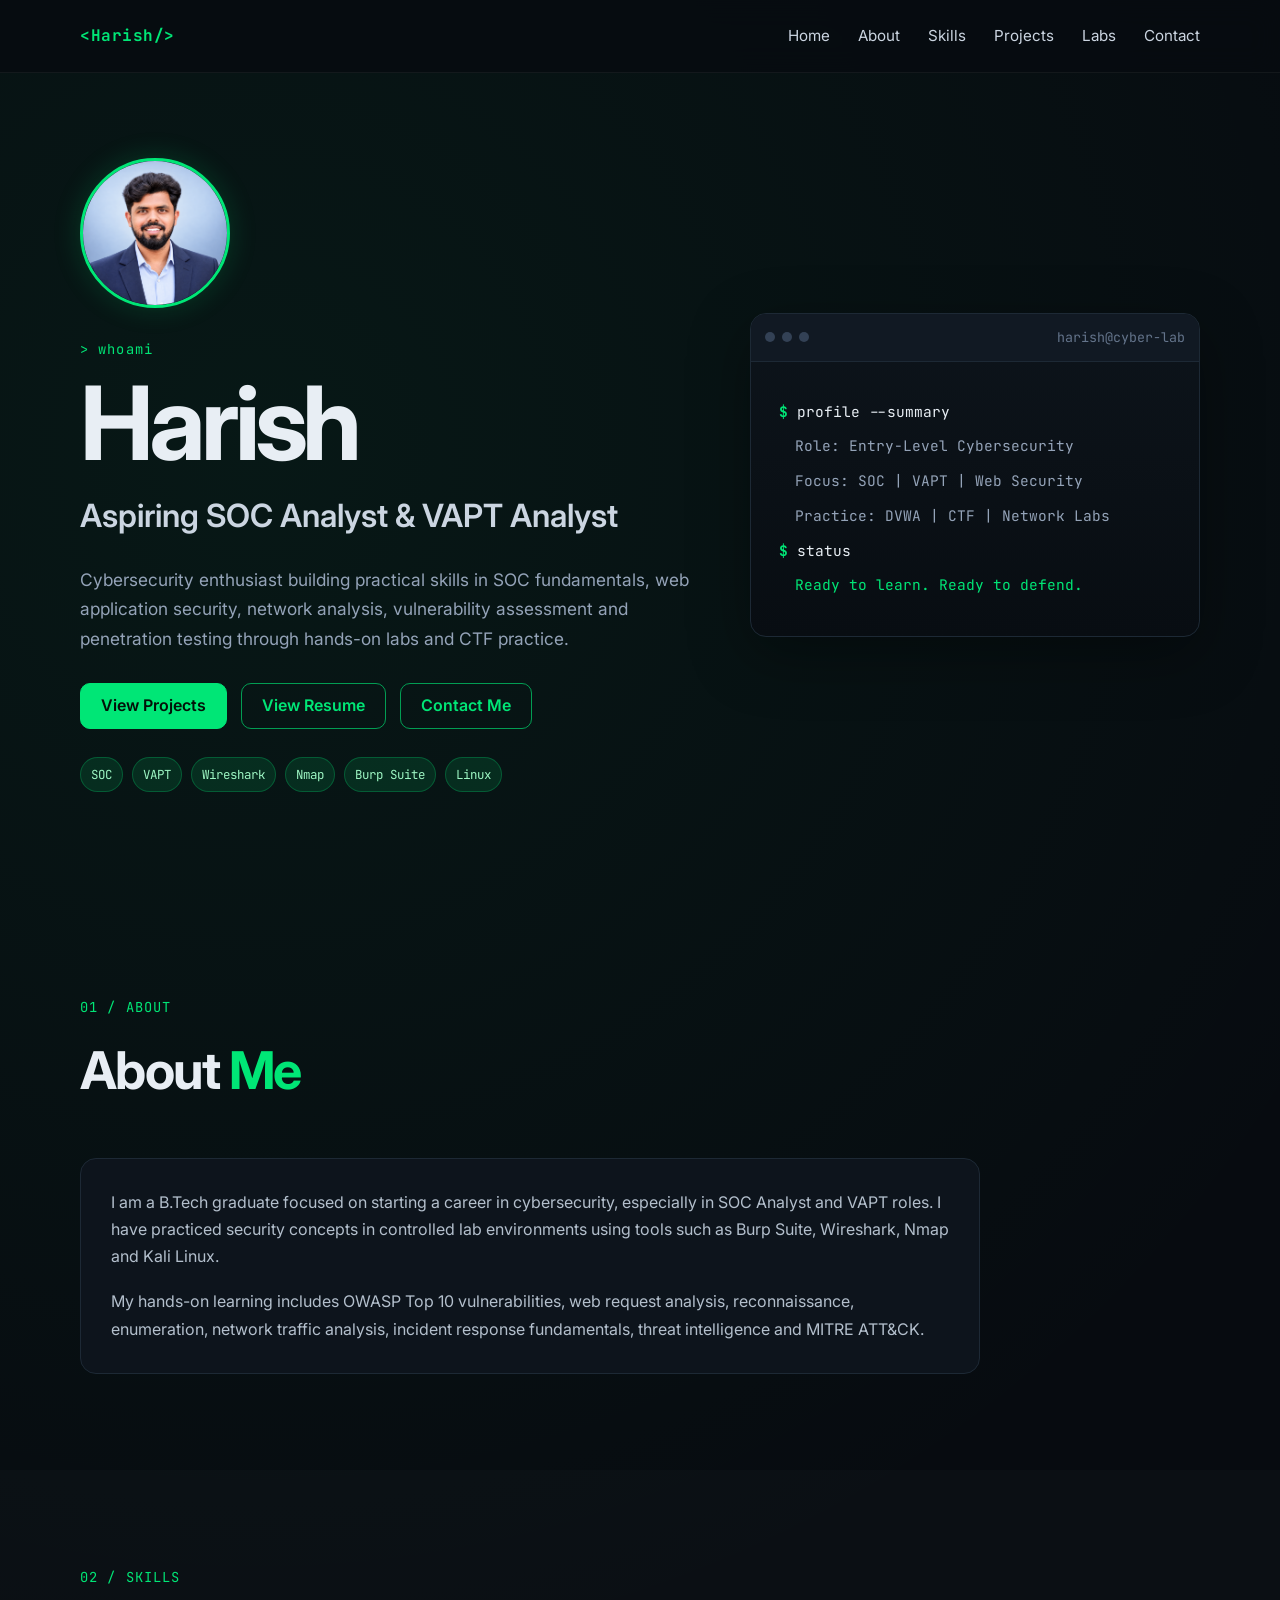
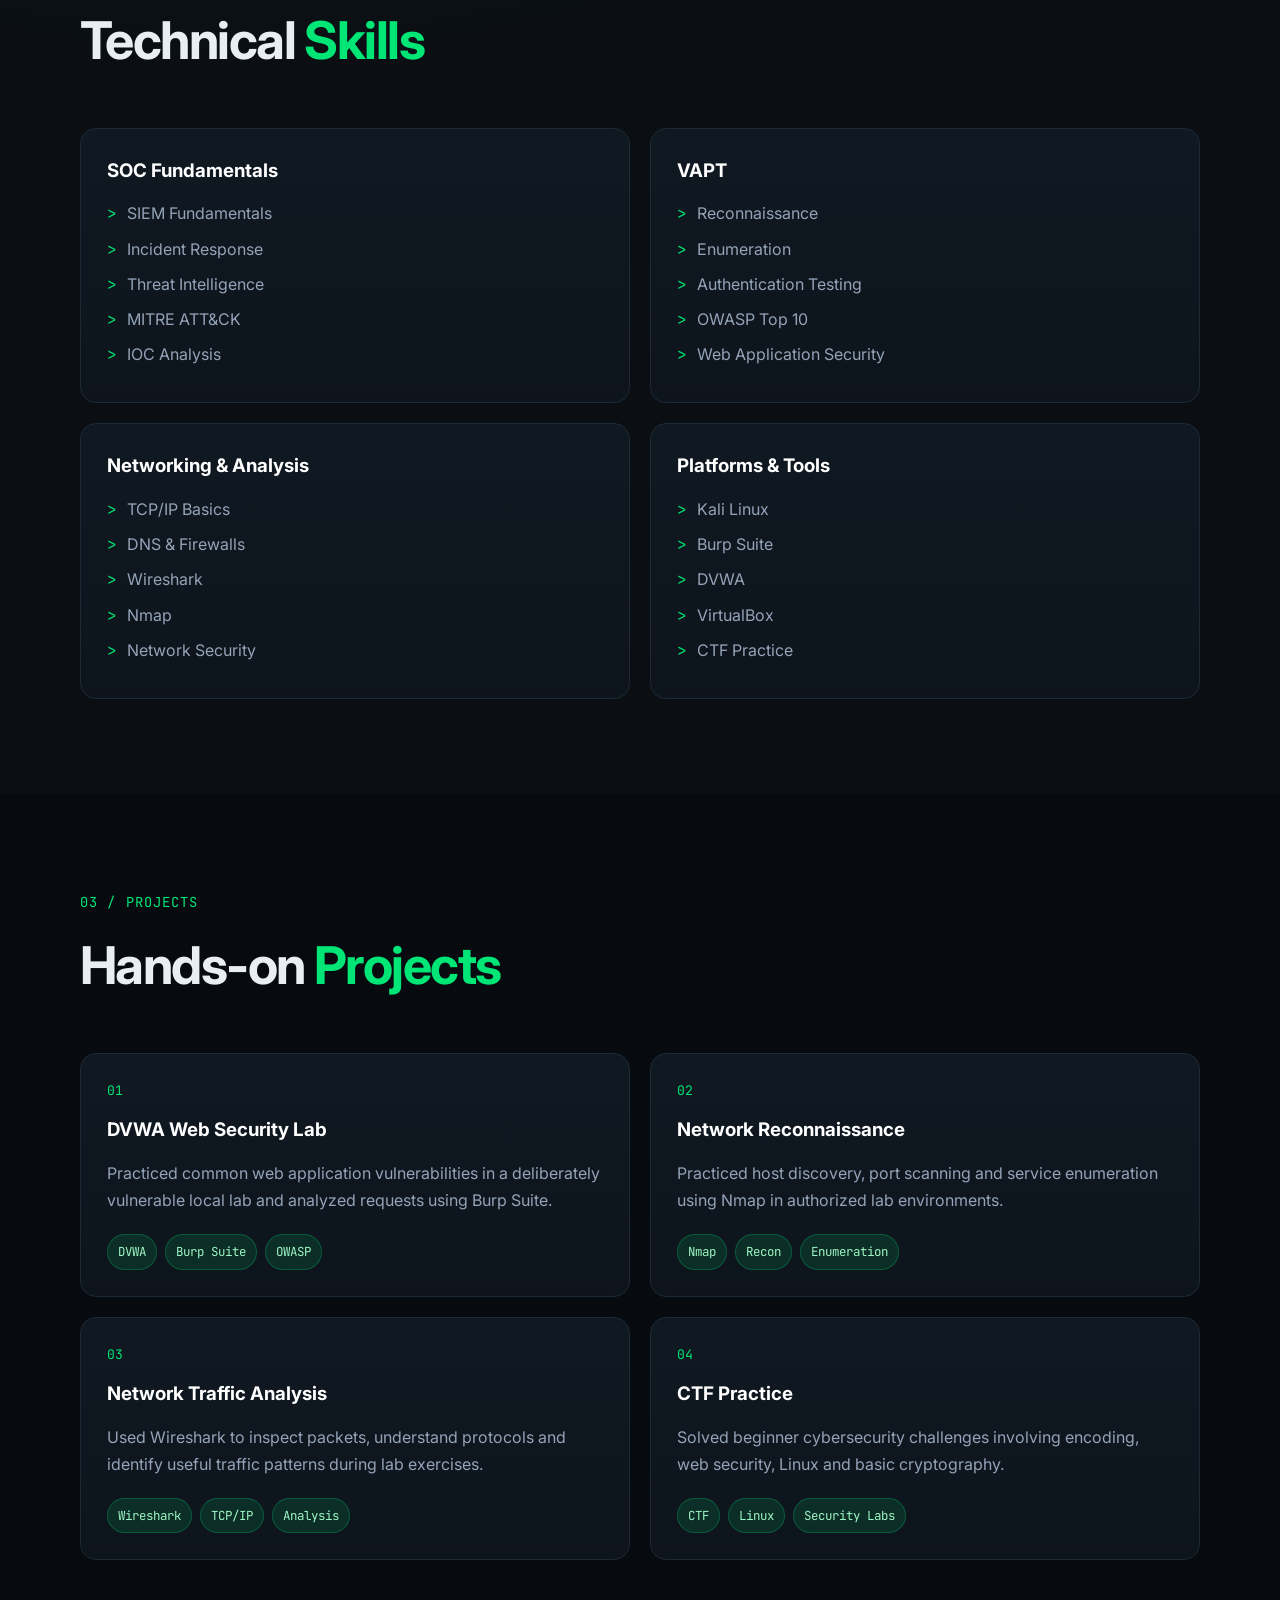
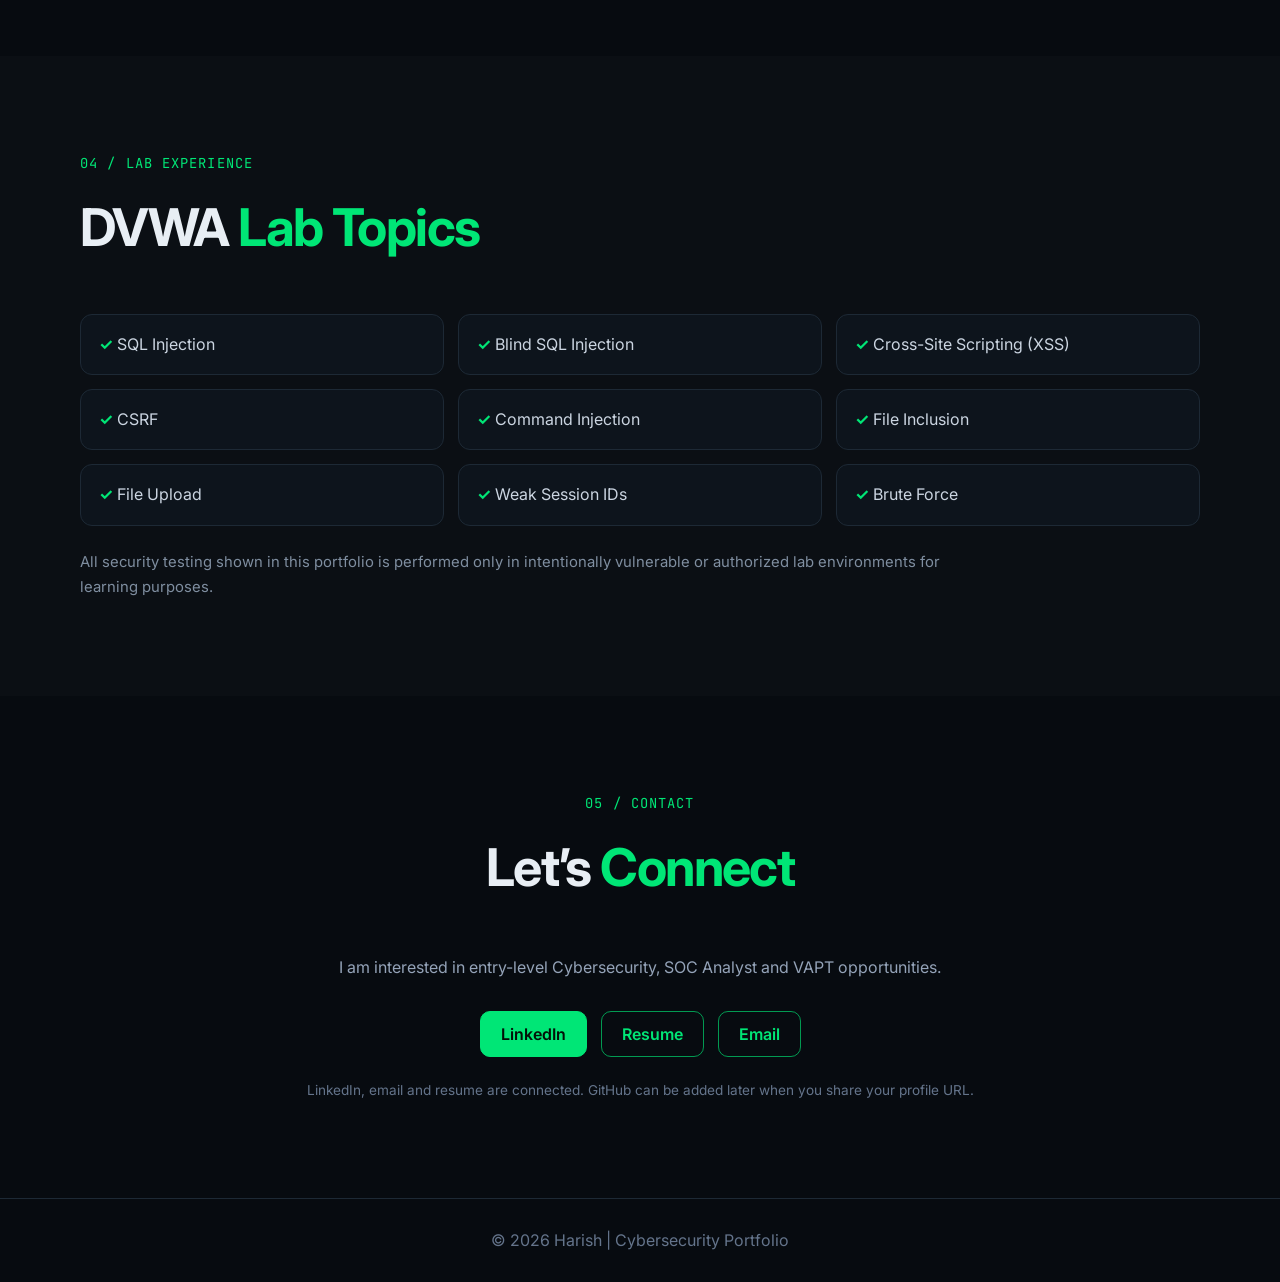
==== index.html @ c2d5af6c "add cybersecurity portfolio" ====
<!DOCTYPE html>
<html lang="en">
<head>
  <meta charset="UTF-8" />
  <meta name="viewport" content="width=device-width, initial-scale=1.0" />
  <meta name="description" content="Harish Cybersecurity Portfolio - Aspiring SOC Analyst and VAPT Analyst" />
  <title>Harish | Cybersecurity Portfolio</title>
  <link rel="stylesheet" href="style.css" />
</head>
<body>
  <header class="site-header">
    <nav class="navbar container">
      <a href="#home" class="logo">&lt;Harish/&gt;</a>
      <button class="menu-toggle" id="menuToggle" aria-label="Toggle navigation">☰</button>
      <ul class="nav-links" id="navLinks">
        <li><a href="#home">Home</a></li>
        <li><a href="#about">About</a></li>
        <li><a href="#skills">Skills</a></li>
        <li><a href="#projects">Projects</a></li>
        <li><a href="#labs">Labs</a></li>
        <li><a href="#contact">Contact</a></li>
      </ul>
    </nav>
  </header>

  <main>
    <section class="hero" id="home">
      <div class="hero-grid container">
        <div class="hero-copy">
          <div class="profile-wrap"><img src="profile.png" alt="Harish profile photo" class="profile-photo"></div>
          <p class="eyebrow">&gt; whoami</p>
          <h1>Harish</h1>
          <h2>Aspiring SOC Analyst & VAPT Analyst</h2>
          <p class="hero-text">
            Cybersecurity enthusiast building practical skills in SOC fundamentals,
            web application security, network analysis, vulnerability assessment and
            penetration testing through hands-on labs and CTF practice.
          </p>
          <div class="hero-actions">
            <a href="#projects" class="btn btn-primary">View Projects</a>
            <a href="resume.pdf" class="btn" target="_blank" rel="noopener">View Resume</a>
            <a href="#contact" class="btn">Contact Me</a>
          </div>

          <div class="quick-tags" aria-label="Core skills">
            <span>SOC</span><span>VAPT</span><span>Wireshark</span>
            <span>Nmap</span><span>Burp Suite</span><span>Linux</span>
          </div>
        </div>

        <div class="terminal-card">
          <div class="terminal-top">
            <span></span><span></span><span></span>
            <small>harish@cyber-lab</small>
          </div>
          <div class="terminal-body">
            <p><b>$</b> profile --summary</p>
            <p class="terminal-output">Role: Entry-Level Cybersecurity</p>
            <p class="terminal-output">Focus: SOC | VAPT | Web Security</p>
            <p class="terminal-output">Practice: DVWA | CTF | Network Labs</p>
            <p><b>$</b> status</p>
            <p class="terminal-success">Ready to learn. Ready to defend.</p>
          </div>
        </div>
      </div>
    </section>

    <section id="about" class="section">
      <div class="container">
        <p class="section-kicker">01 / ABOUT</p>
        <h2 class="section-title">About <span>Me</span></h2>
        <div class="about-card">
          <p>
            I am a B.Tech graduate focused on starting a career in cybersecurity,
            especially in SOC Analyst and VAPT roles. I have practiced security
            concepts in controlled lab environments using tools such as Burp Suite,
            Wireshark, Nmap and Kali Linux.
          </p>
          <p>
            My hands-on learning includes OWASP Top 10 vulnerabilities, web request
            analysis, reconnaissance, enumeration, network traffic analysis,
            incident response fundamentals, threat intelligence and MITRE ATT&CK.
          </p>
        </div>
      </div>
    </section>

    <section id="skills" class="section section-alt">
      <div class="container">
        <p class="section-kicker">02 / SKILLS</p>
        <h2 class="section-title">Technical <span>Skills</span></h2>

        <div class="card-grid">
          <article class="skill-card">
            <h3>SOC Fundamentals</h3>
            <ul>
              <li>SIEM Fundamentals</li>
              <li>Incident Response</li>
              <li>Threat Intelligence</li>
              <li>MITRE ATT&CK</li>
              <li>IOC Analysis</li>
            </ul>
          </article>

          <article class="skill-card">
            <h3>VAPT</h3>
            <ul>
              <li>Reconnaissance</li>
              <li>Enumeration</li>
              <li>Authentication Testing</li>
              <li>OWASP Top 10</li>
              <li>Web Application Security</li>
            </ul>
          </article>

          <article class="skill-card">
            <h3>Networking & Analysis</h3>
            <ul>
              <li>TCP/IP Basics</li>
              <li>DNS & Firewalls</li>
              <li>Wireshark</li>
              <li>Nmap</li>
              <li>Network Security</li>
            </ul>
          </article>

          <article class="skill-card">
            <h3>Platforms & Tools</h3>
            <ul>
              <li>Kali Linux</li>
              <li>Burp Suite</li>
              <li>DVWA</li>
              <li>VirtualBox</li>
              <li>CTF Practice</li>
            </ul>
          </article>
        </div>
      </div>
    </section>

    <section id="projects" class="section">
      <div class="container">
        <p class="section-kicker">03 / PROJECTS</p>
        <h2 class="section-title">Hands-on <span>Projects</span></h2>

        <div class="project-grid">
          <article class="project-card">
            <div class="project-number">01</div>
            <h3>DVWA Web Security Lab</h3>
            <p>
              Practiced common web application vulnerabilities in a deliberately
              vulnerable local lab and analyzed requests using Burp Suite.
            </p>
            <div class="chips">
              <span>DVWA</span><span>Burp Suite</span><span>OWASP</span>
            </div>
          </article>

          <article class="project-card">
            <div class="project-number">02</div>
            <h3>Network Reconnaissance</h3>
            <p>
              Practiced host discovery, port scanning and service enumeration using
              Nmap in authorized lab environments.
            </p>
            <div class="chips">
              <span>Nmap</span><span>Recon</span><span>Enumeration</span>
            </div>
          </article>

          <article class="project-card">
            <div class="project-number">03</div>
            <h3>Network Traffic Analysis</h3>
            <p>
              Used Wireshark to inspect packets, understand protocols and identify
              useful traffic patterns during lab exercises.
            </p>
            <div class="chips">
              <span>Wireshark</span><span>TCP/IP</span><span>Analysis</span>
            </div>
          </article>

          <article class="project-card">
            <div class="project-number">04</div>
            <h3>CTF Practice</h3>
            <p>
              Solved beginner cybersecurity challenges involving encoding, web
              security, Linux and basic cryptography.
            </p>
            <div class="chips">
              <span>CTF</span><span>Linux</span><span>Security Labs</span>
            </div>
          </article>
        </div>
      </div>
    </section>

    <section id="labs" class="section section-alt">
      <div class="container">
        <p class="section-kicker">04 / LAB EXPERIENCE</p>
        <h2 class="section-title">DVWA <span>Lab Topics</span></h2>

        <div class="lab-list">
          <div>SQL Injection</div>
          <div>Blind SQL Injection</div>
          <div>Cross-Site Scripting (XSS)</div>
          <div>CSRF</div>
          <div>Command Injection</div>
          <div>File Inclusion</div>
          <div>File Upload</div>
          <div>Weak Session IDs</div>
          <div>Brute Force</div>
        </div>

        <p class="lab-note">
          All security testing shown in this portfolio is performed only in
          intentionally vulnerable or authorized lab environments for learning purposes.
        </p>
      </div>
    </section>

    <section id="contact" class="section">
      <div class="container contact-wrap">
        <p class="section-kicker">05 / CONTACT</p>
        <h2 class="section-title">Let’s <span>Connect</span></h2>
        <p class="contact-text">
          I am interested in entry-level Cybersecurity, SOC Analyst and VAPT opportunities.
        </p>

        <div class="contact-actions">
          <a class="btn btn-primary" href="https://www.linkedin.com/in/harish-mamidisetty-918275190/" target="_blank" rel="noopener">LinkedIn</a>
          <a class="btn" href="resume.pdf" target="_blank" rel="noopener">Resume</a>
          <a class="btn" href="mailto:harishsetty2000@gmail.com">Email</a>
        </div>

        <p class="edit-note">LinkedIn, email and resume are connected. GitHub can be added later when you share your profile URL.</p>
      </div>
    </section>
  </main>

  <footer>
    <div class="container">
      <p>© 2026 Harish | Cybersecurity Portfolio</p>
    </div>
  </footer>

  <script src="script.js"></script>
</body>
</html>
---- style.css ----
@import url('https://fonts.googleapis.com/css2?family=Inter:wght@400;500;600;700;800&family=JetBrains+Mono:wght@400;600&display=swap');

:root{
  --bg:#070b10;
  --bg-soft:#0b1118;
  --panel:#101821;
  --panel-2:#0d141c;
  --text:#e8eef4;
  --muted:#94a3b8;
  --accent:#00e676;
  --accent-soft:rgba(0,230,118,.12);
  --line:#1d2935;
  --shadow:0 18px 60px rgba(0,0,0,.35);
}

*{margin:0;padding:0;box-sizing:border-box}
html{scroll-behavior:smooth}
body{
  font-family:Inter,system-ui,-apple-system,BlinkMacSystemFont,"Segoe UI",sans-serif;
  background:
    radial-gradient(circle at 20% 10%, rgba(0,230,118,.06), transparent 30%),
    var(--bg);
  color:var(--text);
  line-height:1.7;
}
a{color:inherit}
.container{width:min(1120px,92%);margin:auto}

.site-header{
  position:fixed;
  inset:0 0 auto 0;
  z-index:1000;
  background:rgba(7,11,16,.82);
  backdrop-filter:blur(14px);
  border-bottom:1px solid rgba(255,255,255,.05);
}
.navbar{
  min-height:72px;
  display:flex;
  align-items:center;
  justify-content:space-between;
  gap:24px;
}
.logo{
  text-decoration:none;
  color:var(--accent);
  font-family:"JetBrains Mono",monospace;
  font-weight:700;
  letter-spacing:.5px;
}
.nav-links{
  list-style:none;
  display:flex;
  align-items:center;
  gap:28px;
}
.nav-links a{
  text-decoration:none;
  color:#cbd5e1;
  font-size:.95rem;
  transition:.25s ease;
}
.nav-links a:hover{color:var(--accent)}
.menu-toggle{
  display:none;
  border:1px solid var(--line);
  background:var(--panel);
  color:var(--text);
  border-radius:8px;
  padding:8px 10px;
  font-size:1.2rem;
}

.hero{
  min-height:100vh;
  display:flex;
  align-items:center;
  padding:120px 0 70px;
}
.hero-grid{
  display:grid;
  grid-template-columns:1.15fr .85fr;
  gap:60px;
  align-items:center;
}

.profile-wrap{margin-bottom:22px}
.profile-photo{
  width:150px;
  height:150px;
  object-fit:cover;
  object-position:center top;
  border-radius:50%;
  border:3px solid var(--accent);
  box-shadow:0 0 28px rgba(0,230,118,.18);
  background:var(--panel);
}

.eyebrow,.section-kicker{
  font-family:"JetBrains Mono",monospace;
  color:var(--accent);
  letter-spacing:.08em;
  font-size:.86rem;
}
.hero h1{
  font-size:clamp(3.3rem,8vw,6.5rem);
  line-height:.95;
  margin:14px 0 16px;
  letter-spacing:-.05em;
}
.hero h2{
  color:#cbd5e1;
  font-size:clamp(1.25rem,3vw,2rem);
  font-weight:600;
  margin-bottom:22px;
}
.hero-text{
  max-width:720px;
  color:var(--muted);
  font-size:1.08rem;
}
.hero-actions,.contact-actions{
  display:flex;
  gap:14px;
  flex-wrap:wrap;
  margin-top:30px;
}
.btn{
  display:inline-flex;
  align-items:center;
  justify-content:center;
  min-height:46px;
  padding:0 20px;
  border:1px solid rgba(0,230,118,.65);
  border-radius:10px;
  color:var(--accent);
  text-decoration:none;
  font-weight:600;
  transition:.25s ease;
}
.btn:hover{
  transform:translateY(-2px);
  box-shadow:0 0 24px rgba(0,230,118,.16);
}
.btn-primary{
  background:var(--accent);
  color:#031108;
  border-color:var(--accent);
}
.quick-tags{
  display:flex;
  gap:9px;
  flex-wrap:wrap;
  margin-top:28px;
}
.quick-tags span,.chips span{
  font-family:"JetBrains Mono",monospace;
  font-size:.78rem;
  padding:6px 10px;
  border-radius:999px;
  border:1px solid rgba(0,230,118,.25);
  background:var(--accent-soft);
  color:#9df6c3;
}

.terminal-card{
  background:linear-gradient(180deg,#0d141b,#080d12);
  border:1px solid var(--line);
  border-radius:16px;
  overflow:hidden;
  box-shadow:var(--shadow);
}
.terminal-top{
  display:flex;
  align-items:center;
  gap:7px;
  padding:12px 14px;
  background:#111923;
  border-bottom:1px solid var(--line);
}
.terminal-top span{
  width:10px;height:10px;border-radius:50%;
  background:#334155;
}
.terminal-top small{
  margin-left:auto;
  color:#64748b;
  font-family:"JetBrains Mono",monospace;
}
.terminal-body{
  padding:28px;
  font-family:"JetBrains Mono",monospace;
  font-size:.91rem;
}
.terminal-body p{margin:10px 0}
.terminal-body b{color:var(--accent)}
.terminal-output{color:#94a3b8;padding-left:16px}
.terminal-success{color:var(--accent);padding-left:16px}

.section{padding:96px 0}
.section-alt{background:rgba(255,255,255,.015)}
.section-title{
  font-size:clamp(2rem,5vw,3.25rem);
  margin:8px 0 42px;
  letter-spacing:-.03em;
}
.section-title span{color:var(--accent)}

.about-card{
  max-width:900px;
  background:var(--panel-2);
  border:1px solid var(--line);
  border-radius:16px;
  padding:30px;
}
.about-card p{color:#b3bfcc}
.about-card p+p{margin-top:18px}

.card-grid,.project-grid{
  display:grid;
  grid-template-columns:repeat(2,minmax(0,1fr));
  gap:20px;
}
.skill-card,.project-card{
  background:linear-gradient(180deg,var(--panel),var(--panel-2));
  border:1px solid var(--line);
  border-radius:16px;
  padding:26px;
  transition:.25s ease;
}
.skill-card:hover,.project-card:hover{
  transform:translateY(-5px);
  border-color:rgba(0,230,118,.6);
  box-shadow:0 10px 30px rgba(0,230,118,.07);
}
.skill-card h3,.project-card h3{
  color:#fff;
  margin-bottom:14px;
}
.skill-card ul{list-style:none}
.skill-card li{
  color:var(--muted);
  margin:8px 0;
}
.skill-card li::before{
  content:"> ";
  color:var(--accent);
  font-family:"JetBrains Mono",monospace;
}
.project-number{
  color:var(--accent);
  font-family:"JetBrains Mono",monospace;
  font-size:.82rem;
  margin-bottom:12px;
}
.project-card p{color:var(--muted)}
.chips{display:flex;gap:8px;flex-wrap:wrap;margin-top:20px}

.lab-list{
  display:grid;
  grid-template-columns:repeat(3,minmax(0,1fr));
  gap:14px;
}
.lab-list div{
  padding:16px 18px;
  border:1px solid var(--line);
  background:var(--panel-2);
  border-radius:12px;
  color:#cbd5e1;
}
.lab-list div::before{
  content:"✓ ";
  color:var(--accent);
  font-weight:700;
}
.lab-note{
  margin-top:24px;
  color:#7f8ea0;
  max-width:900px;
  font-size:.93rem;
}

.contact-wrap{text-align:center}
.contact-wrap .section-kicker,.contact-wrap .section-title{ text-align:center}
.contact-text{color:var(--muted)}
.contact-actions{justify-content:center}
.edit-note{
  margin-top:22px;
  color:#64748b;
  font-size:.85rem;
}
code{
  font-family:"JetBrains Mono",monospace;
  color:#b7f7d1;
}

footer{
  padding:28px 0;
  border-top:1px solid var(--line);
  text-align:center;
  color:#64748b;
}

@media (max-width: 860px){
  .hero-grid{grid-template-columns:1fr}
  .terminal-card{max-width:680px}
  .card-grid,.project-grid{grid-template-columns:1fr}
  .lab-list{grid-template-columns:repeat(2,minmax(0,1fr))}
  .menu-toggle{display:block}
  .nav-links{
    position:absolute;
    top:72px;
    right:4%;
    width:min(280px,92vw);
    display:none;
    flex-direction:column;
    align-items:stretch;
    gap:0;
    background:#0b1118;
    border:1px solid var(--line);
    border-radius:12px;
    padding:10px;
    box-shadow:var(--shadow);
  }
  .nav-links.open{display:flex}
  .nav-links a{
    display:block;
    padding:11px 12px;
    border-radius:8px;
  }
  .nav-links a:hover{background:var(--accent-soft)}
}

@media (max-width: 560px){
  .hero{padding-top:105px}
  .hero-actions,.contact-actions{flex-direction:column}
  .btn{width:100%}
  .lab-list{grid-template-columns:1fr}
  .section{padding:74px 0}
}
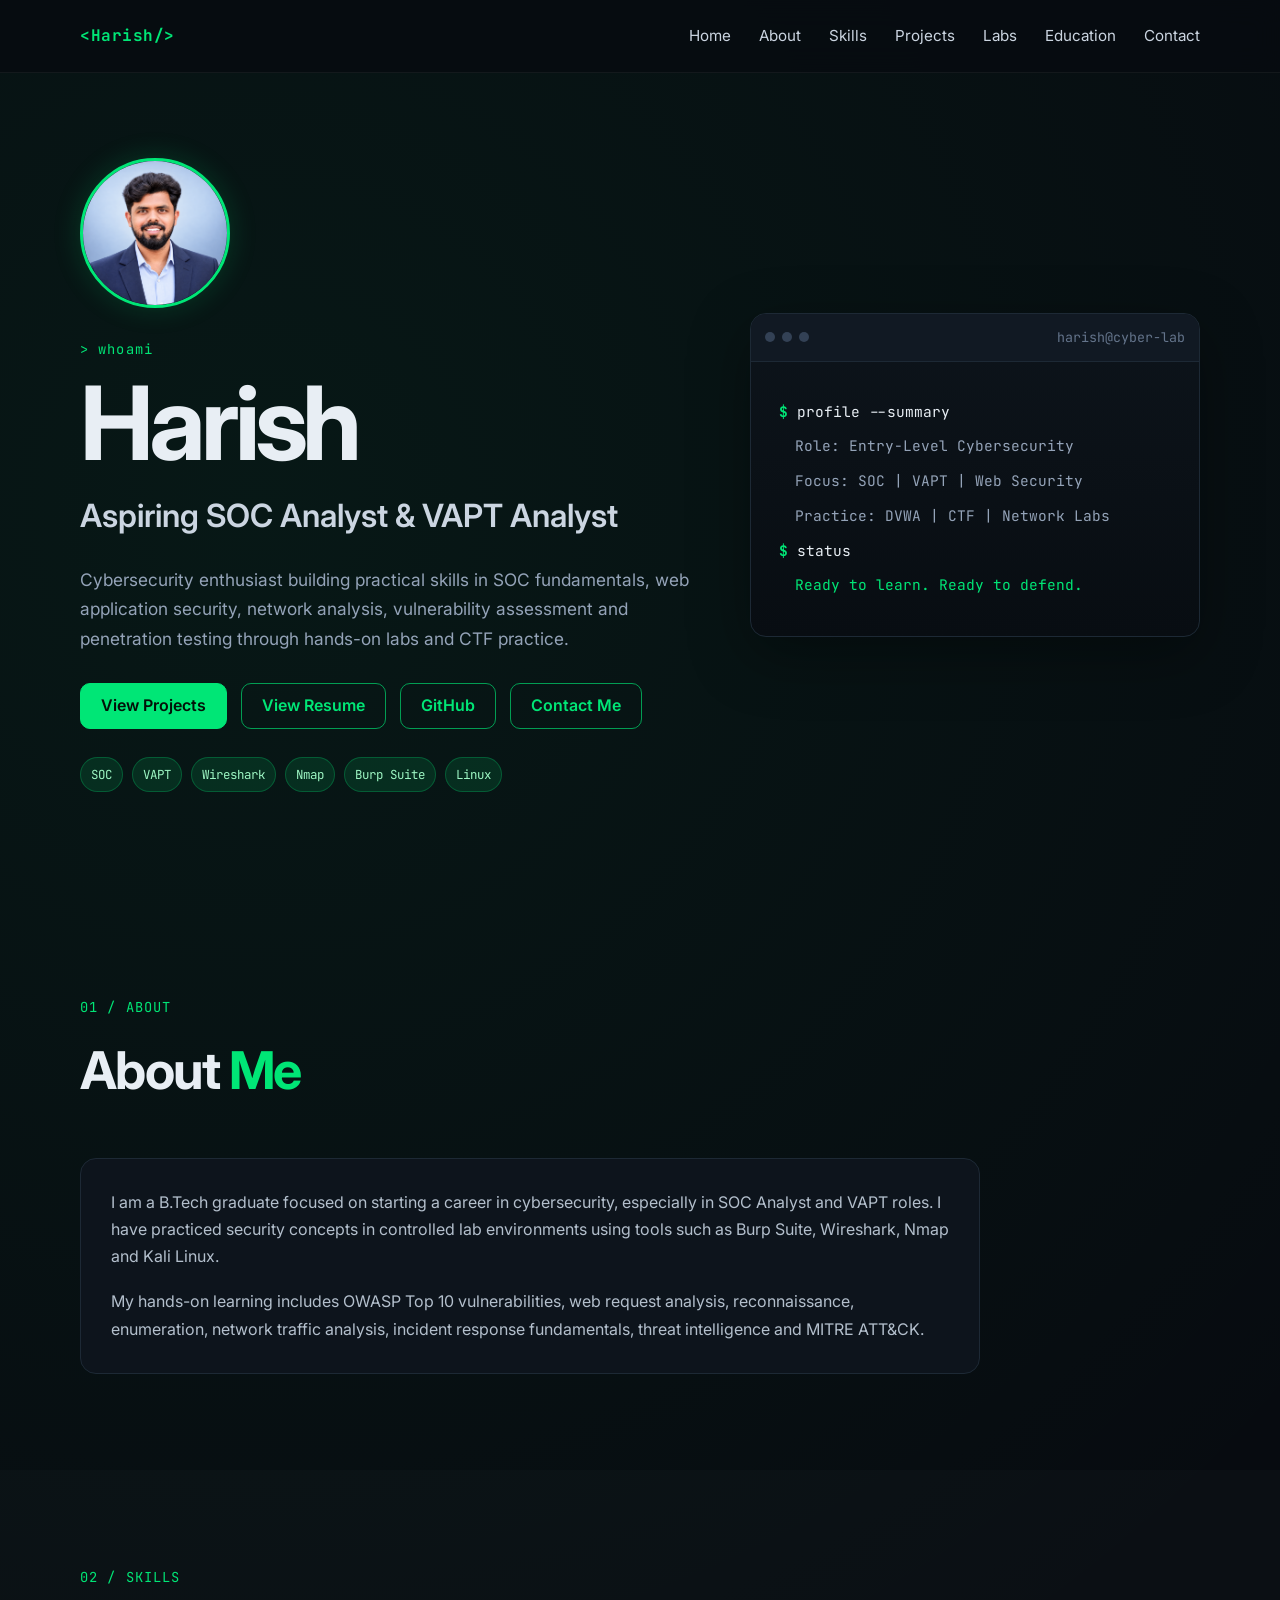
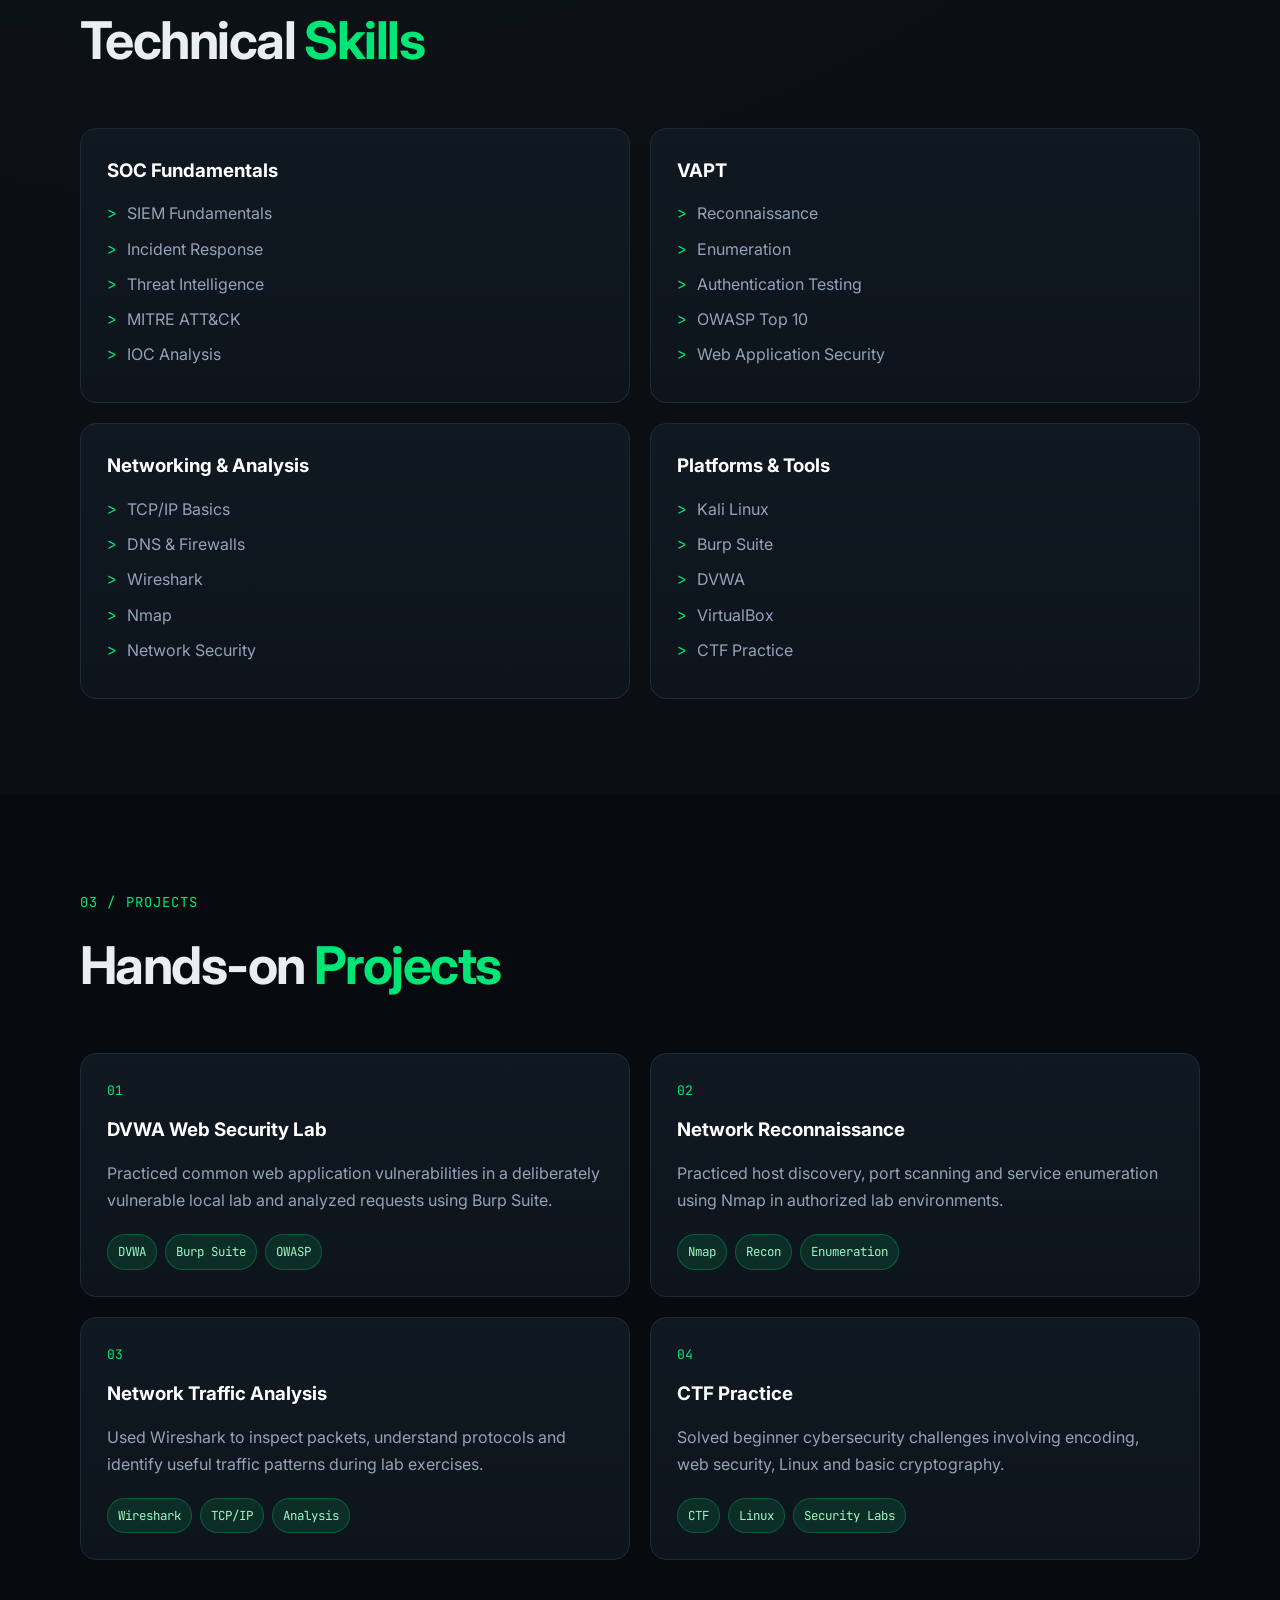
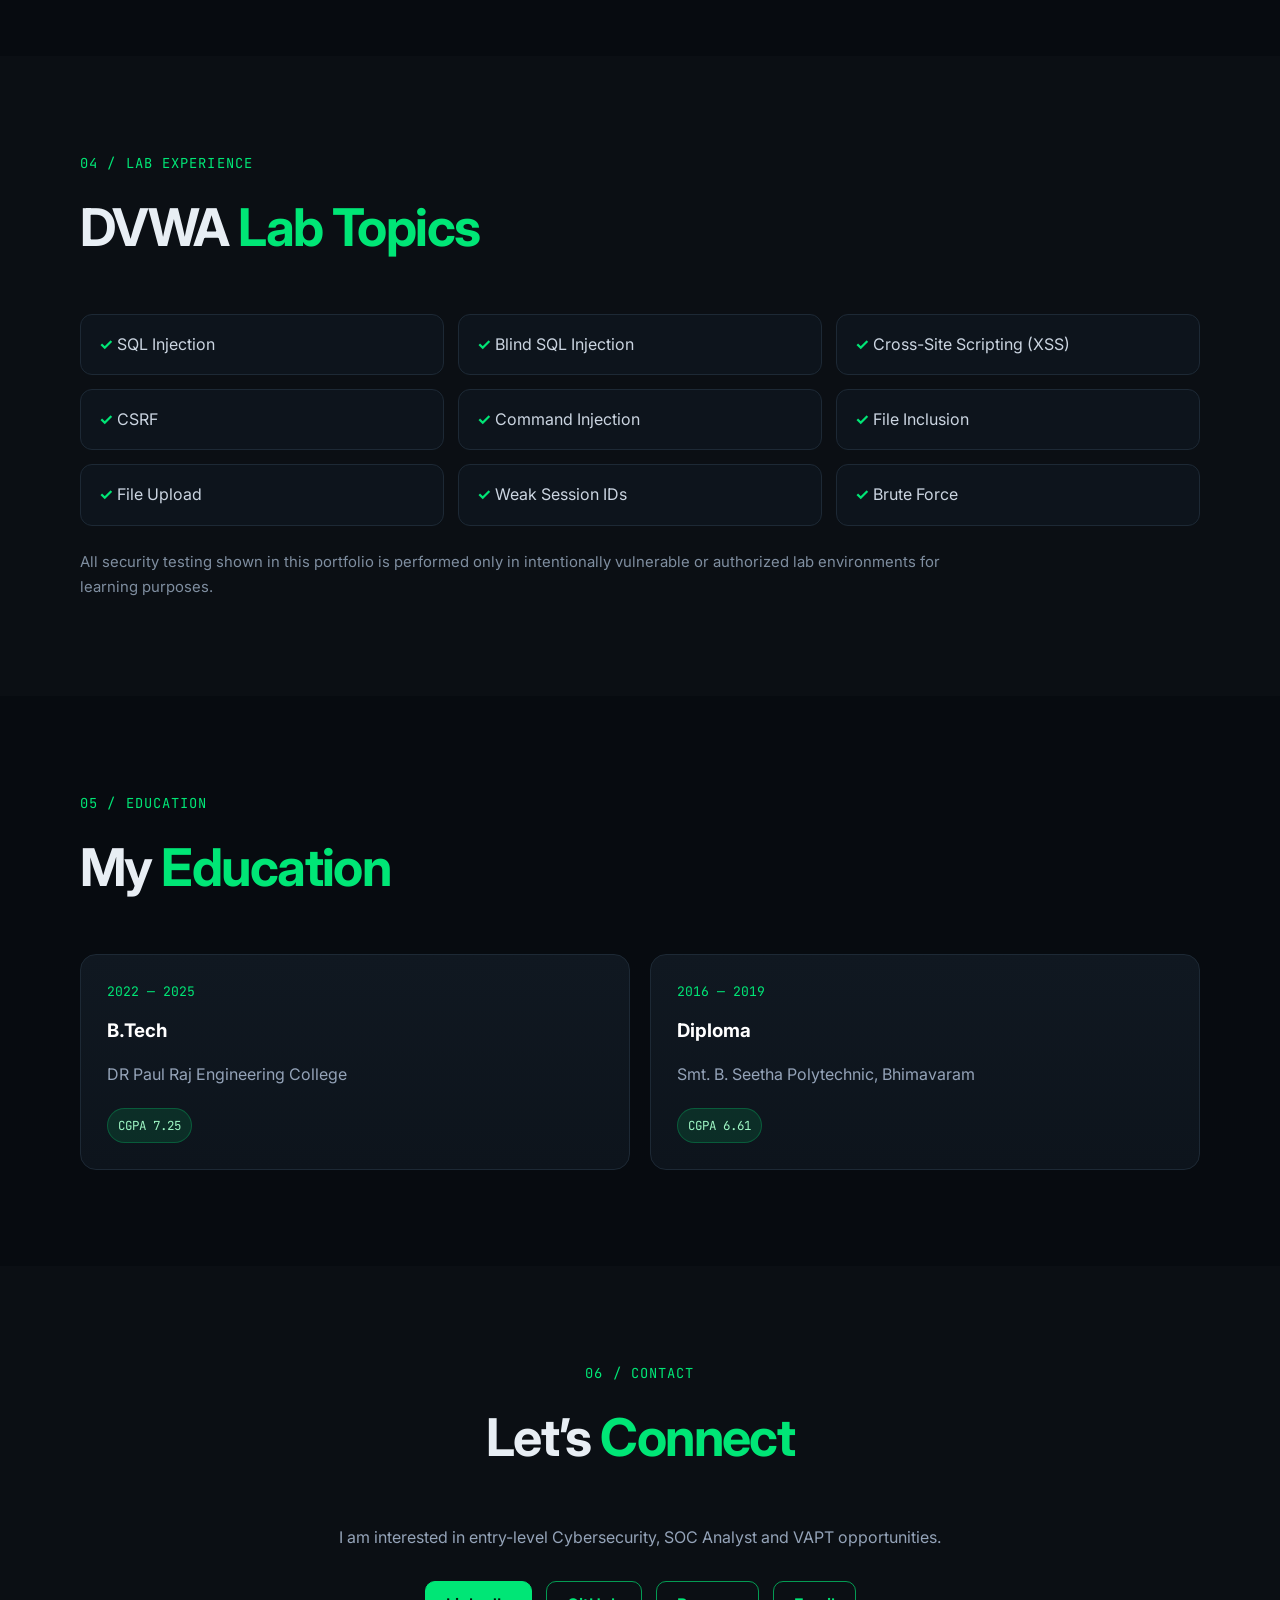
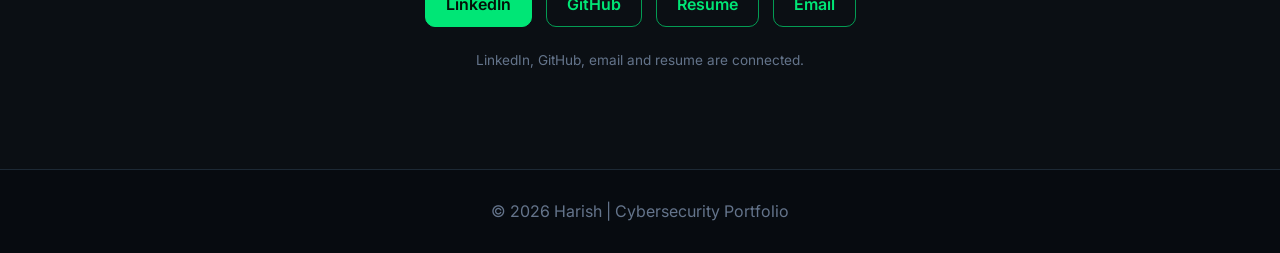
==== commit a2de91ac: "Update index.html" ====
--- a/index.html
+++ b/index.html
@@ -18,6 +18,7 @@
         <li><a href="#skills">Skills</a></li>
         <li><a href="#projects">Projects</a></li>
         <li><a href="#labs">Labs</a></li>
+        <li><a href="#education">Education</a></li>
         <li><a href="#contact">Contact</a></li>
       </ul>
     </nav>
@@ -27,18 +28,24 @@
     <section class="hero" id="home">
       <div class="hero-grid container">
         <div class="hero-copy">
-          <div class="profile-wrap"><img src="profile.png" alt="Harish profile photo" class="profile-photo"></div>
+          <div class="profile-wrap">
+            <img src="profile.png" alt="Harish profile photo" class="profile-photo">
+          </div>
+
           <p class="eyebrow">&gt; whoami</p>
           <h1>Harish</h1>
           <h2>Aspiring SOC Analyst & VAPT Analyst</h2>
+
           <p class="hero-text">
             Cybersecurity enthusiast building practical skills in SOC fundamentals,
             web application security, network analysis, vulnerability assessment and
             penetration testing through hands-on labs and CTF practice.
           </p>
+
           <div class="hero-actions">
             <a href="#projects" class="btn btn-primary">View Projects</a>
             <a href="resume.pdf" class="btn" target="_blank" rel="noopener">View Resume</a>
+            <a href="https://github.com/harish-mamidisetty" class="btn" target="_blank" rel="noopener">GitHub</a>
             <a href="#contact" class="btn">Contact Me</a>
           </div>
 
@@ -53,6 +60,7 @@
             <span></span><span></span><span></span>
             <small>harish@cyber-lab</small>
           </div>
+
           <div class="terminal-body">
             <p><b>$</b> profile --summary</p>
             <p class="terminal-output">Role: Entry-Level Cybersecurity</p>
@@ -69,6 +77,7 @@
       <div class="container">
         <p class="section-kicker">01 / ABOUT</p>
         <h2 class="section-title">About <span>Me</span></h2>
+
         <div class="about-card">
           <p>
             I am a B.Tech graduate focused on starting a career in cybersecurity,
@@ -76,6 +85,7 @@
             concepts in controlled lab environments using tools such as Burp Suite,
             Wireshark, Nmap and Kali Linux.
           </p>
+
           <p>
             My hands-on learning includes OWASP Top 10 vulnerabilities, web request
             analysis, reconnaissance, enumeration, network traffic analysis,
@@ -219,21 +229,48 @@
       </div>
     </section>
 
-    <section id="contact" class="section">
+    <section id="education" class="section">
+      <div class="container">
+        <p class="section-kicker">05 / EDUCATION</p>
+        <h2 class="section-title">My <span>Education</span></h2>
+
+        <div class="project-grid">
+          <article class="project-card">
+            <div class="project-number">2022 — 2025</div>
+            <h3>B.Tech</h3>
+            <p>DR Paul Raj Engineering College</p>
+            <div class="chips"><span>CGPA 7.25</span></div>
+          </article>
+
+          <article class="project-card">
+            <div class="project-number">2016 — 2019</div>
+            <h3>Diploma</h3>
+            <p>Smt. B. Seetha Polytechnic, Bhimavaram</p>
+            <div class="chips"><span>CGPA 6.61</span></div>
+          </article>
+        </div>
+      </div>
+    </section>
+
+    <section id="contact" class="section section-alt">
       <div class="container contact-wrap">
-        <p class="section-kicker">05 / CONTACT</p>
+        <p class="section-kicker">06 / CONTACT</p>
         <h2 class="section-title">Let’s <span>Connect</span></h2>
+
         <p class="contact-text">
           I am interested in entry-level Cybersecurity, SOC Analyst and VAPT opportunities.
         </p>
 
         <div class="contact-actions">
           <a class="btn btn-primary" href="https://www.linkedin.com/in/harish-mamidisetty-918275190/" target="_blank" rel="noopener">LinkedIn</a>
+          <a class="btn" href="https://github.com/harish-mamidisetty" target="_blank" rel="noopener">GitHub</a>
           <a class="btn" href="resume.pdf" target="_blank" rel="noopener">Resume</a>
           <a class="btn" href="mailto:harishsetty2000@gmail.com">Email</a>
         </div>
 
-        <p class="edit-note">LinkedIn, email and resume are connected. GitHub can be added later when you share your profile URL.</p>
+        <p class="edit-note">
+          LinkedIn, GitHub, email and resume are connected.
+        </p>
       </div>
     </section>
   </main>
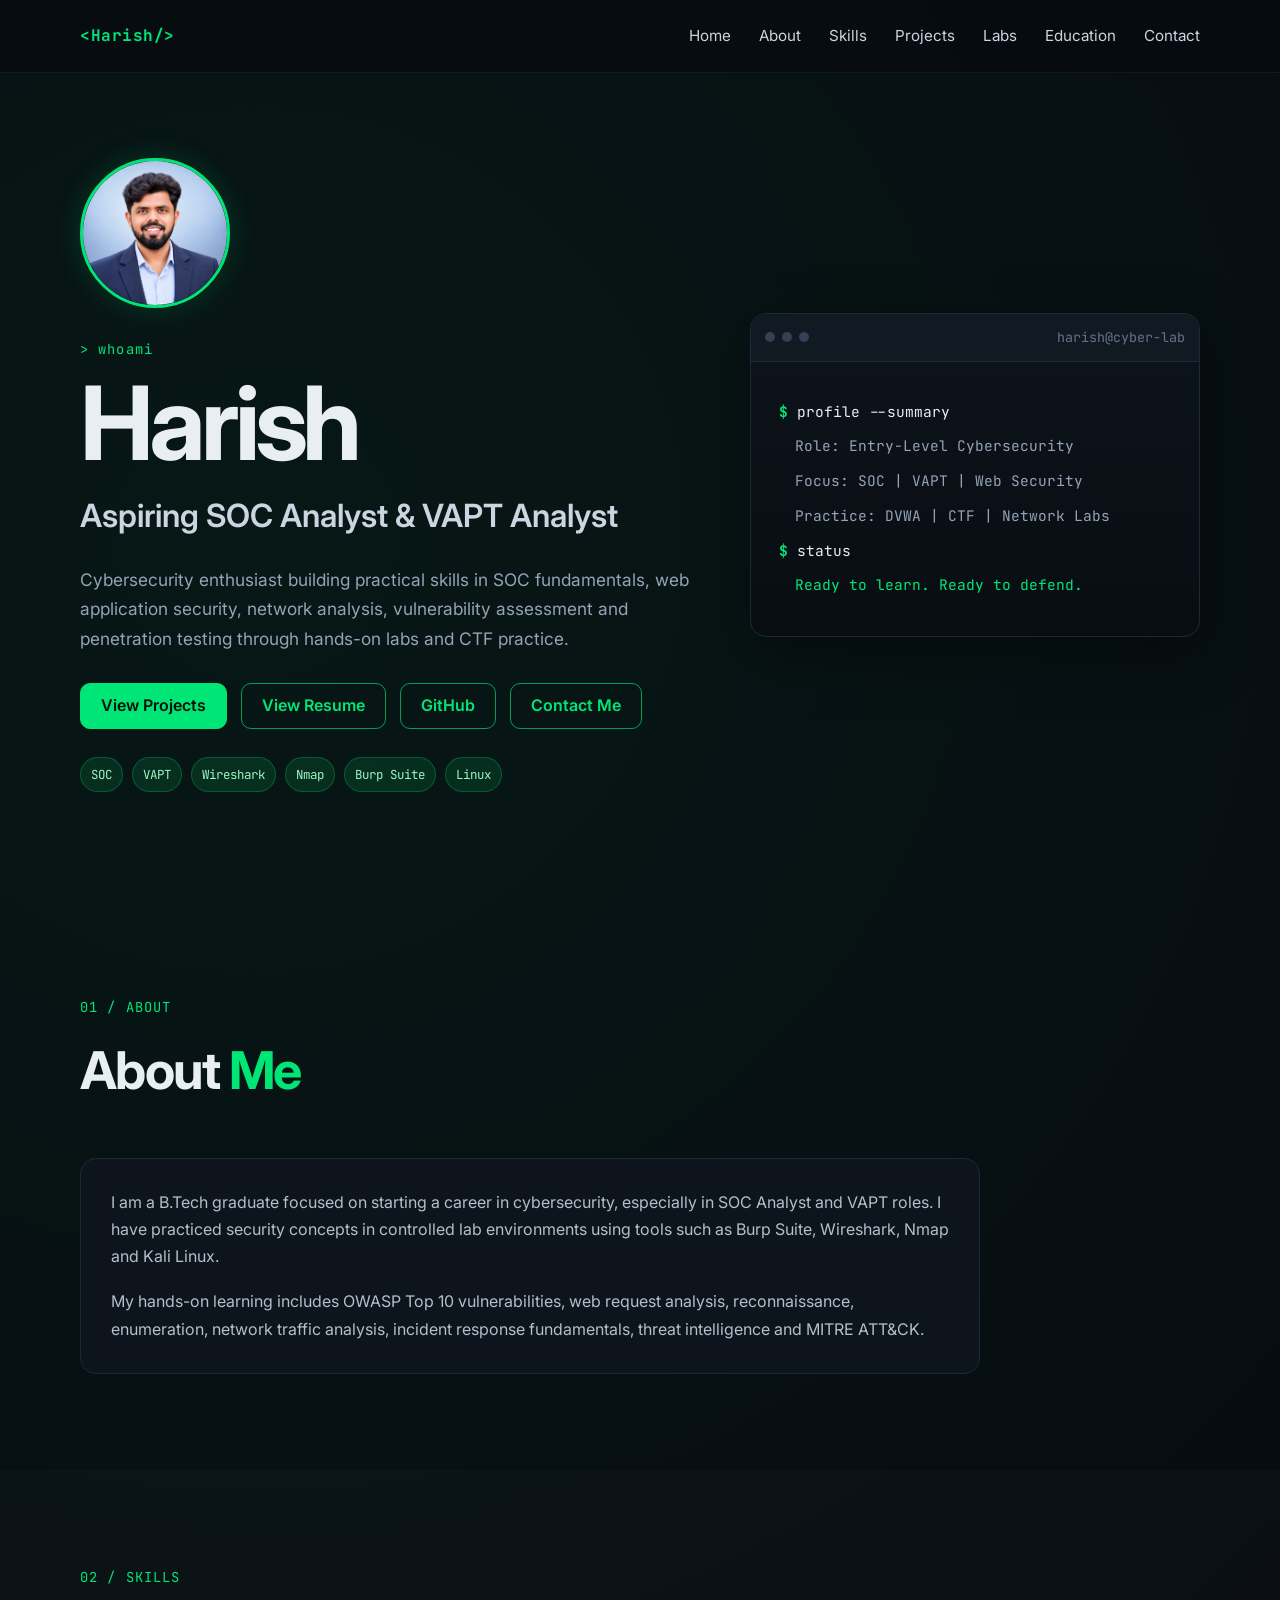
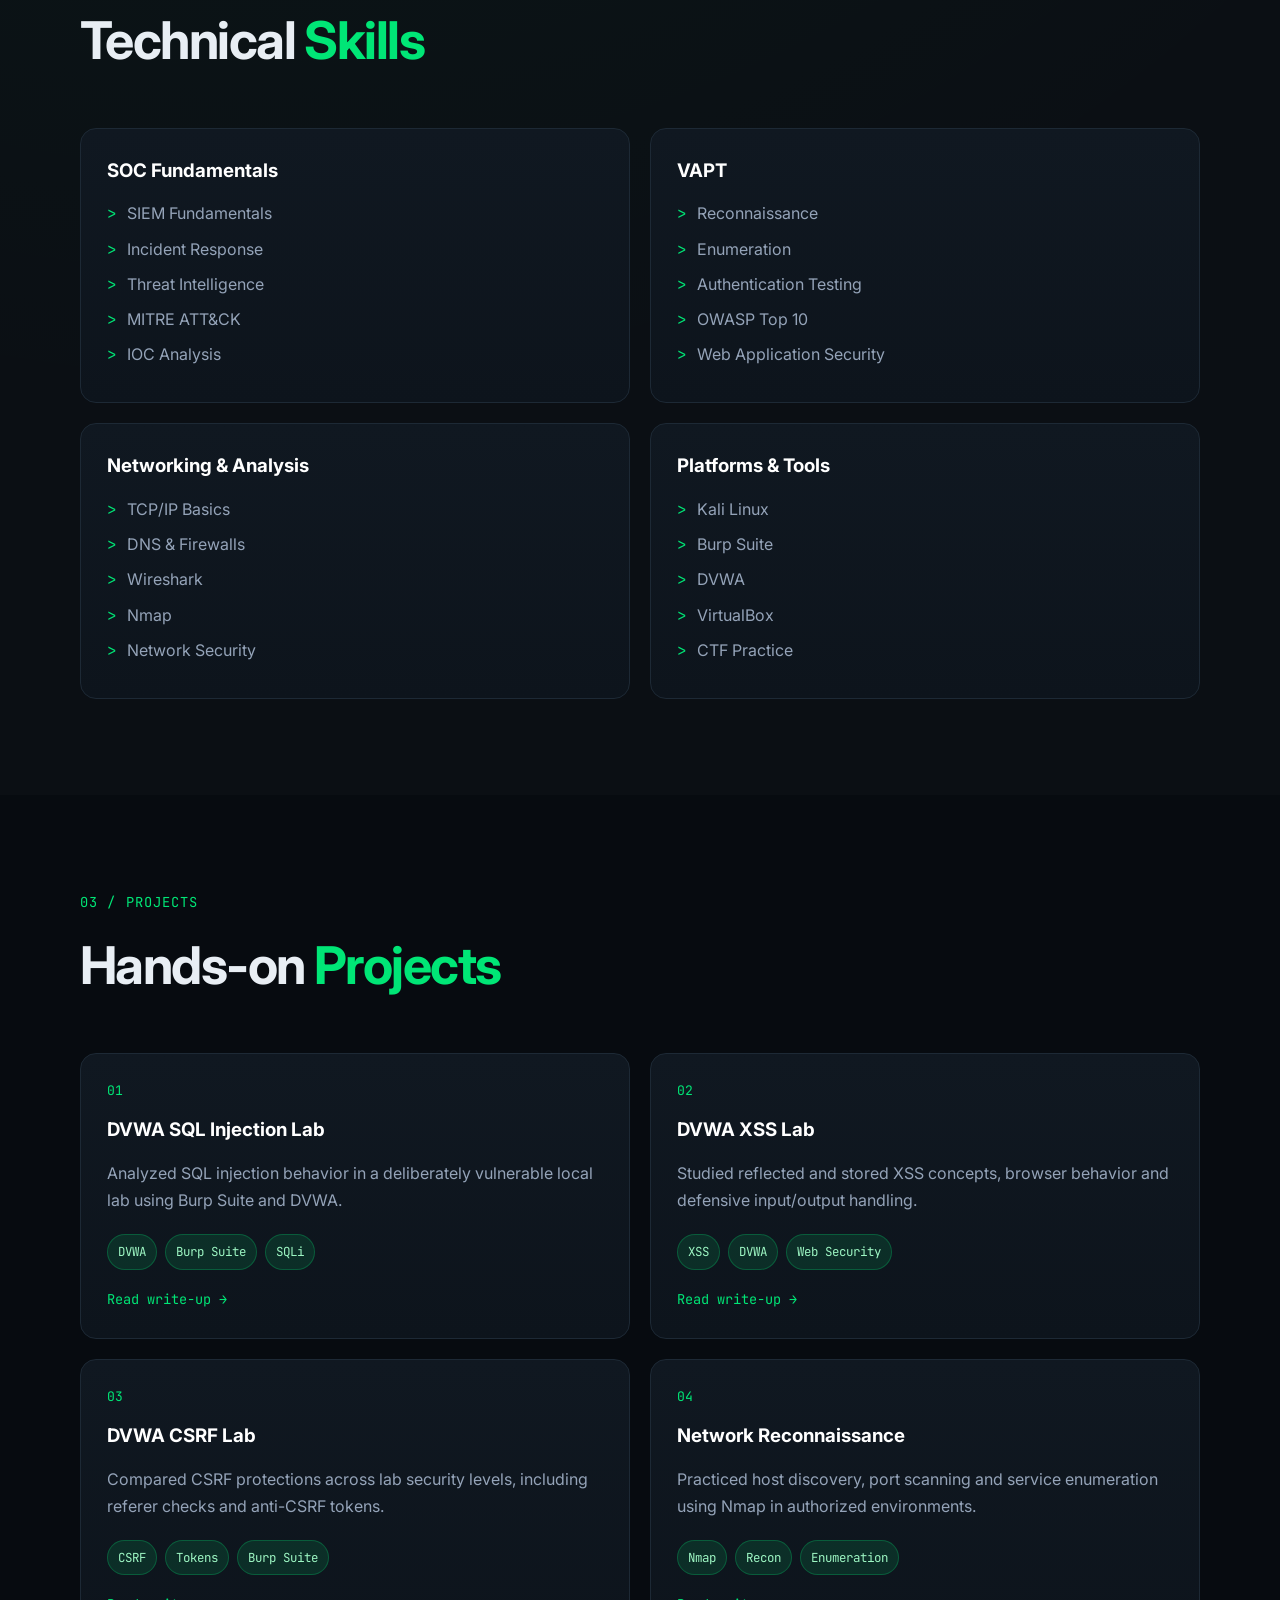
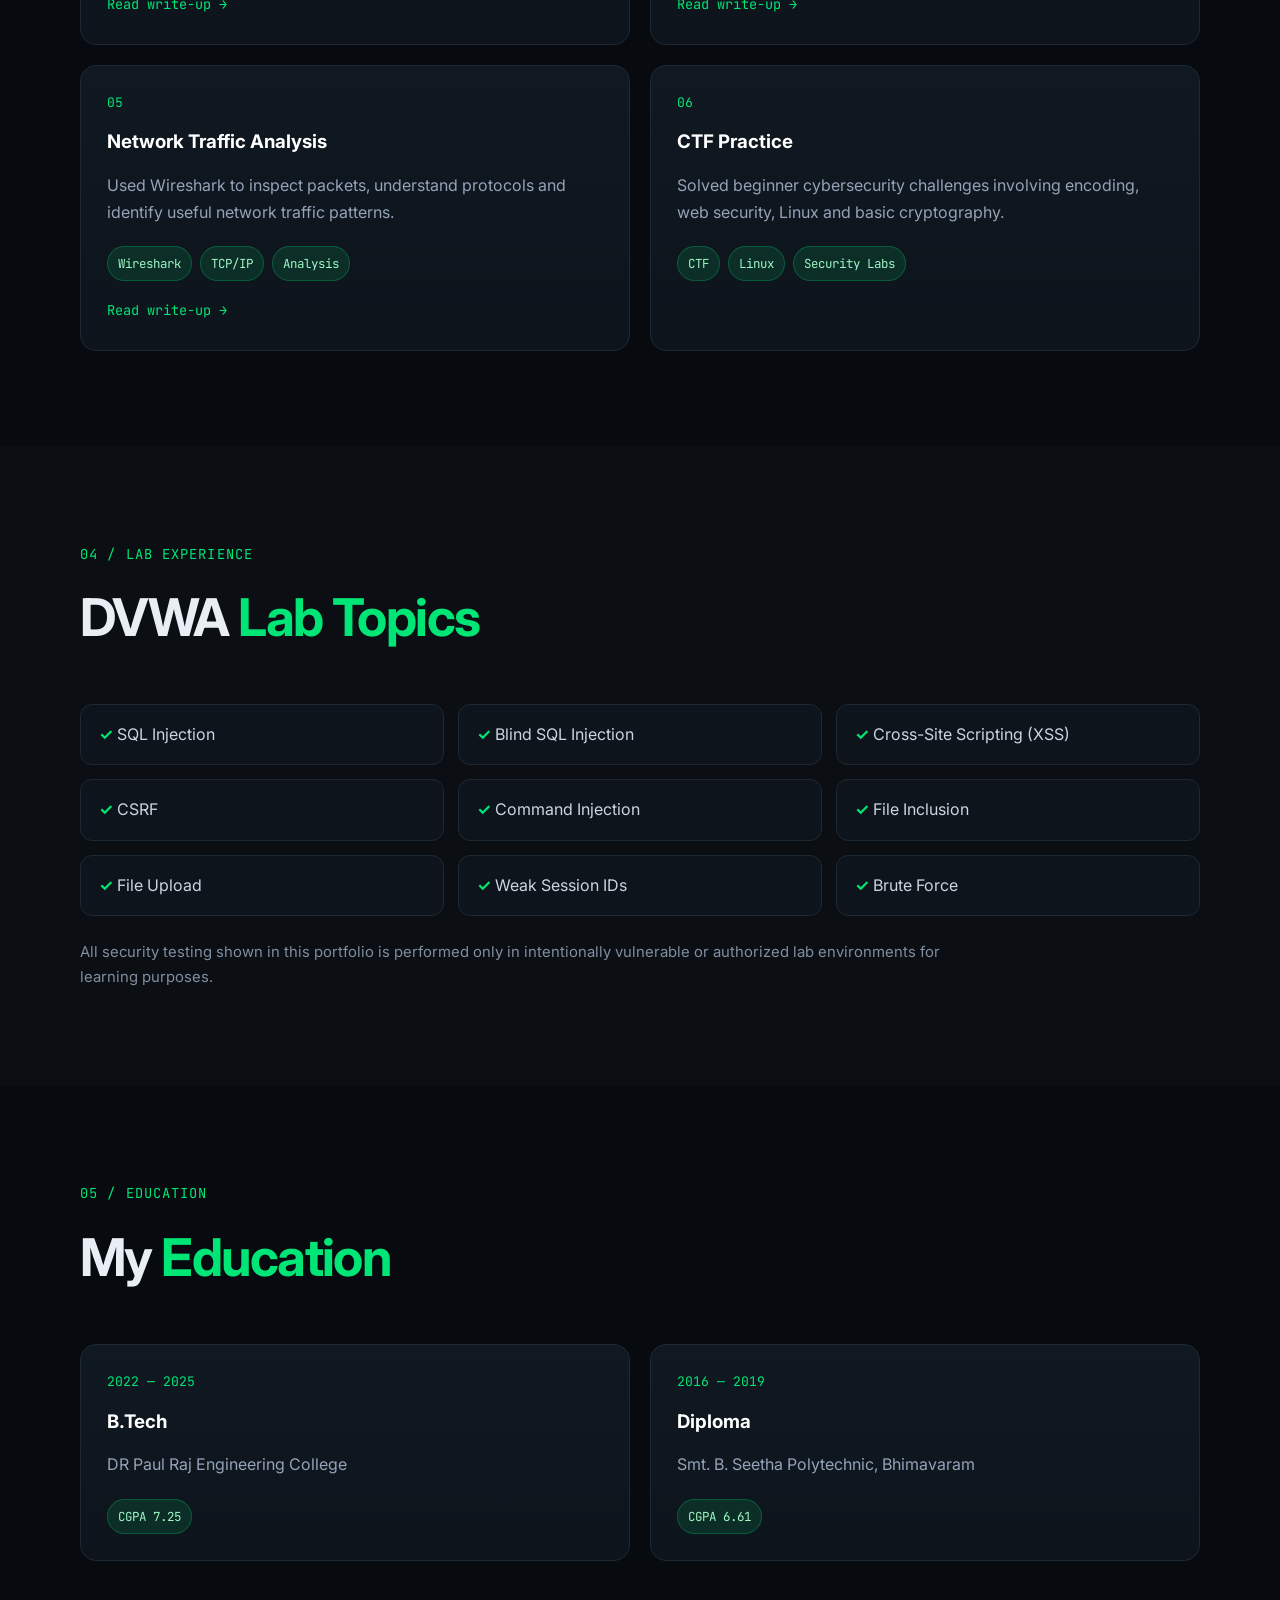
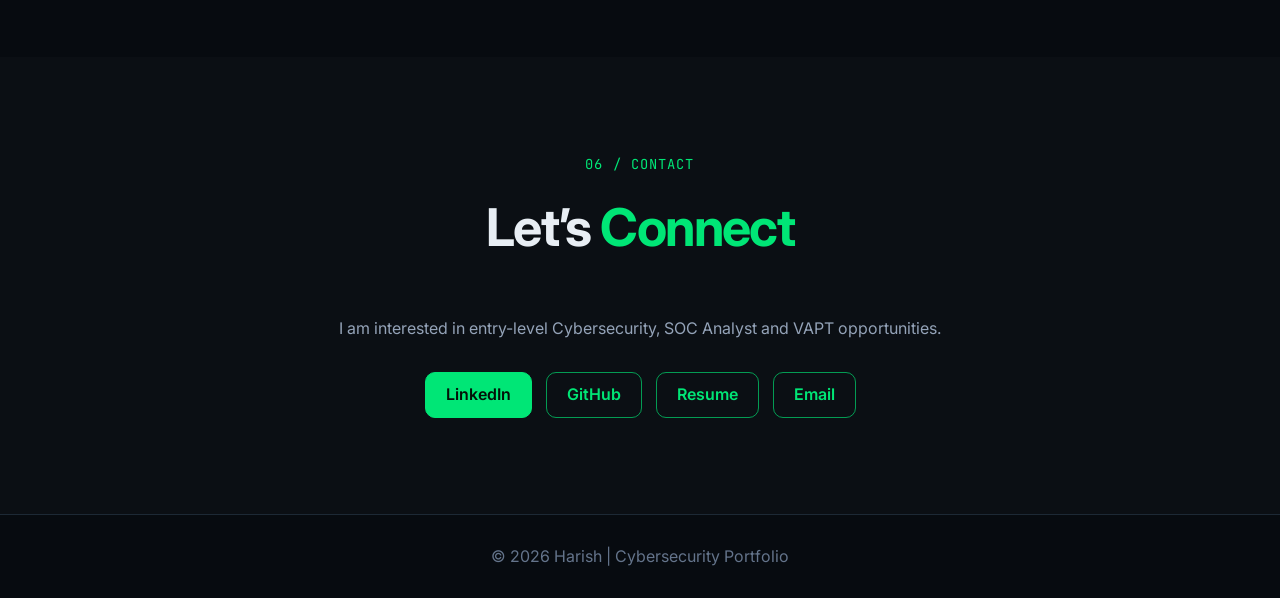
==== commit 9f3c5dc5: "add project writeups" ====
--- a/index.html
+++ b/index.html
@@ -31,24 +31,20 @@
           <div class="profile-wrap">
             <img src="profile.png" alt="Harish profile photo" class="profile-photo">
           </div>
-
           <p class="eyebrow">&gt; whoami</p>
           <h1>Harish</h1>
           <h2>Aspiring SOC Analyst & VAPT Analyst</h2>
-
           <p class="hero-text">
             Cybersecurity enthusiast building practical skills in SOC fundamentals,
             web application security, network analysis, vulnerability assessment and
             penetration testing through hands-on labs and CTF practice.
           </p>
-
           <div class="hero-actions">
             <a href="#projects" class="btn btn-primary">View Projects</a>
             <a href="resume.pdf" class="btn" target="_blank" rel="noopener">View Resume</a>
             <a href="https://github.com/harish-mamidisetty" class="btn" target="_blank" rel="noopener">GitHub</a>
             <a href="#contact" class="btn">Contact Me</a>
           </div>
-
           <div class="quick-tags" aria-label="Core skills">
             <span>SOC</span><span>VAPT</span><span>Wireshark</span>
             <span>Nmap</span><span>Burp Suite</span><span>Linux</span>
@@ -60,7 +56,6 @@
             <span></span><span></span><span></span>
             <small>harish@cyber-lab</small>
           </div>
-
           <div class="terminal-body">
             <p><b>$</b> profile --summary</p>
             <p class="terminal-output">Role: Entry-Level Cybersecurity</p>
@@ -77,20 +72,9 @@
       <div class="container">
         <p class="section-kicker">01 / ABOUT</p>
         <h2 class="section-title">About <span>Me</span></h2>
-
         <div class="about-card">
-          <p>
-            I am a B.Tech graduate focused on starting a career in cybersecurity,
-            especially in SOC Analyst and VAPT roles. I have practiced security
-            concepts in controlled lab environments using tools such as Burp Suite,
-            Wireshark, Nmap and Kali Linux.
-          </p>
-
-          <p>
-            My hands-on learning includes OWASP Top 10 vulnerabilities, web request
-            analysis, reconnaissance, enumeration, network traffic analysis,
-            incident response fundamentals, threat intelligence and MITRE ATT&CK.
-          </p>
+          <p>I am a B.Tech graduate focused on starting a career in cybersecurity, especially in SOC Analyst and VAPT roles. I have practiced security concepts in controlled lab environments using tools such as Burp Suite, Wireshark, Nmap and Kali Linux.</p>
+          <p>My hands-on learning includes OWASP Top 10 vulnerabilities, web request analysis, reconnaissance, enumeration, network traffic analysis, incident response fundamentals, threat intelligence and MITRE ATT&CK.</p>
         </div>
       </div>
     </section>
@@ -99,51 +83,11 @@
       <div class="container">
         <p class="section-kicker">02 / SKILLS</p>
         <h2 class="section-title">Technical <span>Skills</span></h2>
-
         <div class="card-grid">
-          <article class="skill-card">
-            <h3>SOC Fundamentals</h3>
-            <ul>
-              <li>SIEM Fundamentals</li>
-              <li>Incident Response</li>
-              <li>Threat Intelligence</li>
-              <li>MITRE ATT&CK</li>
-              <li>IOC Analysis</li>
-            </ul>
-          </article>
-
-          <article class="skill-card">
-            <h3>VAPT</h3>
-            <ul>
-              <li>Reconnaissance</li>
-              <li>Enumeration</li>
-              <li>Authentication Testing</li>
-              <li>OWASP Top 10</li>
-              <li>Web Application Security</li>
-            </ul>
-          </article>
-
-          <article class="skill-card">
-            <h3>Networking & Analysis</h3>
-            <ul>
-              <li>TCP/IP Basics</li>
-              <li>DNS & Firewalls</li>
-              <li>Wireshark</li>
-              <li>Nmap</li>
-              <li>Network Security</li>
-            </ul>
-          </article>
-
-          <article class="skill-card">
-            <h3>Platforms & Tools</h3>
-            <ul>
-              <li>Kali Linux</li>
-              <li>Burp Suite</li>
-              <li>DVWA</li>
-              <li>VirtualBox</li>
-              <li>CTF Practice</li>
-            </ul>
-          </article>
+          <article class="skill-card"><h3>SOC Fundamentals</h3><ul><li>SIEM Fundamentals</li><li>Incident Response</li><li>Threat Intelligence</li><li>MITRE ATT&CK</li><li>IOC Analysis</li></ul></article>
+          <article class="skill-card"><h3>VAPT</h3><ul><li>Reconnaissance</li><li>Enumeration</li><li>Authentication Testing</li><li>OWASP Top 10</li><li>Web Application Security</li></ul></article>
+          <article class="skill-card"><h3>Networking & Analysis</h3><ul><li>TCP/IP Basics</li><li>DNS & Firewalls</li><li>Wireshark</li><li>Nmap</li><li>Network Security</li></ul></article>
+          <article class="skill-card"><h3>Platforms & Tools</h3><ul><li>Kali Linux</li><li>Burp Suite</li><li>DVWA</li><li>VirtualBox</li><li>CTF Practice</li></ul></article>
         </div>
       </div>
     </section>
@@ -152,54 +96,63 @@
       <div class="container">
         <p class="section-kicker">03 / PROJECTS</p>
         <h2 class="section-title">Hands-on <span>Projects</span></h2>
-
         <div class="project-grid">
+
+          <a href="dvwa-sql-injection.html" class="project-link">
+            <article class="project-card">
+              <div class="project-number">01</div>
+              <h3>DVWA SQL Injection Lab</h3>
+              <p>Analyzed SQL injection behavior in a deliberately vulnerable local lab using Burp Suite and DVWA.</p>
+              <div class="chips"><span>DVWA</span><span>Burp Suite</span><span>SQLi</span></div>
+              <span class="read-more">Read write-up →</span>
+            </article>
+          </a>
+
+          <a href="dvwa-xss.html" class="project-link">
+            <article class="project-card">
+              <div class="project-number">02</div>
+              <h3>DVWA XSS Lab</h3>
+              <p>Studied reflected and stored XSS concepts, browser behavior and defensive input/output handling.</p>
+              <div class="chips"><span>XSS</span><span>DVWA</span><span>Web Security</span></div>
+              <span class="read-more">Read write-up →</span>
+            </article>
+          </a>
+
+          <a href="dvwa-csrf.html" class="project-link">
+            <article class="project-card">
+              <div class="project-number">03</div>
+              <h3>DVWA CSRF Lab</h3>
+              <p>Compared CSRF protections across lab security levels, including referer checks and anti-CSRF tokens.</p>
+              <div class="chips"><span>CSRF</span><span>Tokens</span><span>Burp Suite</span></div>
+              <span class="read-more">Read write-up →</span>
+            </article>
+          </a>
+
+          <a href="nmap-recon.html" class="project-link">
+            <article class="project-card">
+              <div class="project-number">04</div>
+              <h3>Network Reconnaissance</h3>
+              <p>Practiced host discovery, port scanning and service enumeration using Nmap in authorized environments.</p>
+              <div class="chips"><span>Nmap</span><span>Recon</span><span>Enumeration</span></div>
+              <span class="read-more">Read write-up →</span>
+            </article>
+          </a>
+
+          <a href="wireshark-analysis.html" class="project-link">
+            <article class="project-card">
+              <div class="project-number">05</div>
+              <h3>Network Traffic Analysis</h3>
+              <p>Used Wireshark to inspect packets, understand protocols and identify useful network traffic patterns.</p>
+              <div class="chips"><span>Wireshark</span><span>TCP/IP</span><span>Analysis</span></div>
+              <span class="read-more">Read write-up →</span>
+            </article>
+          </a>
+
           <article class="project-card">
-            <div class="project-number">01</div>
-            <h3>DVWA Web Security Lab</h3>
-            <p>
-              Practiced common web application vulnerabilities in a deliberately
-              vulnerable local lab and analyzed requests using Burp Suite.
-            </p>
-            <div class="chips">
-              <span>DVWA</span><span>Burp Suite</span><span>OWASP</span>
-            </div>
-          </article>
-
-          <article class="project-card">
-            <div class="project-number">02</div>
-            <h3>Network Reconnaissance</h3>
-            <p>
-              Practiced host discovery, port scanning and service enumeration using
-              Nmap in authorized lab environments.
-            </p>
-            <div class="chips">
-              <span>Nmap</span><span>Recon</span><span>Enumeration</span>
-            </div>
-          </article>
-
-          <article class="project-card">
-            <div class="project-number">03</div>
-            <h3>Network Traffic Analysis</h3>
-            <p>
-              Used Wireshark to inspect packets, understand protocols and identify
-              useful traffic patterns during lab exercises.
-            </p>
-            <div class="chips">
-              <span>Wireshark</span><span>TCP/IP</span><span>Analysis</span>
-            </div>
-          </article>
-
-          <article class="project-card">
-            <div class="project-number">04</div>
+            <div class="project-number">06</div>
             <h3>CTF Practice</h3>
-            <p>
-              Solved beginner cybersecurity challenges involving encoding, web
-              security, Linux and basic cryptography.
-            </p>
-            <div class="chips">
-              <span>CTF</span><span>Linux</span><span>Security Labs</span>
-            </div>
+            <p>Solved beginner cybersecurity challenges involving encoding, web security, Linux and basic cryptography.</p>
+            <div class="chips"><span>CTF</span><span>Linux</span><span>Security Labs</span></div>
           </article>
         </div>
       </div>
@@ -209,23 +162,12 @@
       <div class="container">
         <p class="section-kicker">04 / LAB EXPERIENCE</p>
         <h2 class="section-title">DVWA <span>Lab Topics</span></h2>
-
         <div class="lab-list">
-          <div>SQL Injection</div>
-          <div>Blind SQL Injection</div>
-          <div>Cross-Site Scripting (XSS)</div>
-          <div>CSRF</div>
-          <div>Command Injection</div>
-          <div>File Inclusion</div>
-          <div>File Upload</div>
-          <div>Weak Session IDs</div>
-          <div>Brute Force</div>
-        </div>
-
-        <p class="lab-note">
-          All security testing shown in this portfolio is performed only in
-          intentionally vulnerable or authorized lab environments for learning purposes.
-        </p>
+          <div>SQL Injection</div><div>Blind SQL Injection</div><div>Cross-Site Scripting (XSS)</div>
+          <div>CSRF</div><div>Command Injection</div><div>File Inclusion</div>
+          <div>File Upload</div><div>Weak Session IDs</div><div>Brute Force</div>
+        </div>
+        <p class="lab-note">All security testing shown in this portfolio is performed only in intentionally vulnerable or authorized lab environments for learning purposes.</p>
       </div>
     </section>
 
@@ -233,21 +175,9 @@
       <div class="container">
         <p class="section-kicker">05 / EDUCATION</p>
         <h2 class="section-title">My <span>Education</span></h2>
-
         <div class="project-grid">
-          <article class="project-card">
-            <div class="project-number">2022 — 2025</div>
-            <h3>B.Tech</h3>
-            <p>DR Paul Raj Engineering College</p>
-            <div class="chips"><span>CGPA 7.25</span></div>
-          </article>
-
-          <article class="project-card">
-            <div class="project-number">2016 — 2019</div>
-            <h3>Diploma</h3>
-            <p>Smt. B. Seetha Polytechnic, Bhimavaram</p>
-            <div class="chips"><span>CGPA 6.61</span></div>
-          </article>
+          <article class="project-card"><div class="project-number">2022 — 2025</div><h3>B.Tech</h3><p>DR Paul Raj Engineering College</p><div class="chips"><span>CGPA 7.25</span></div></article>
+          <article class="project-card"><div class="project-number">2016 — 2019</div><h3>Diploma</h3><p>Smt. B. Seetha Polytechnic, Bhimavaram</p><div class="chips"><span>CGPA 6.61</span></div></article>
         </div>
       </div>
     </section>
@@ -256,31 +186,18 @@
       <div class="container contact-wrap">
         <p class="section-kicker">06 / CONTACT</p>
         <h2 class="section-title">Let’s <span>Connect</span></h2>
-
-        <p class="contact-text">
-          I am interested in entry-level Cybersecurity, SOC Analyst and VAPT opportunities.
-        </p>
-
+        <p class="contact-text">I am interested in entry-level Cybersecurity, SOC Analyst and VAPT opportunities.</p>
         <div class="contact-actions">
           <a class="btn btn-primary" href="https://www.linkedin.com/in/harish-mamidisetty-918275190/" target="_blank" rel="noopener">LinkedIn</a>
           <a class="btn" href="https://github.com/harish-mamidisetty" target="_blank" rel="noopener">GitHub</a>
           <a class="btn" href="resume.pdf" target="_blank" rel="noopener">Resume</a>
           <a class="btn" href="mailto:harishsetty2000@gmail.com">Email</a>
         </div>
-
-        <p class="edit-note">
-          LinkedIn, GitHub, email and resume are connected.
-        </p>
       </div>
     </section>
   </main>
 
-  <footer>
-    <div class="container">
-      <p>© 2026 Harish | Cybersecurity Portfolio</p>
-    </div>
-  </footer>
-
+  <footer><div class="container"><p>© 2026 Harish | Cybersecurity Portfolio</p></div></footer>
   <script src="script.js"></script>
 </body>
 </html>
--- a/style.css
+++ b/style.css
@@ -48,150 +48,49 @@
   font-weight:700;
   letter-spacing:.5px;
 }
-.nav-links{
-  list-style:none;
-  display:flex;
-  align-items:center;
-  gap:28px;
-}
-.nav-links a{
-  text-decoration:none;
-  color:#cbd5e1;
-  font-size:.95rem;
-  transition:.25s ease;
-}
+.nav-links{list-style:none;display:flex;align-items:center;gap:28px}
+.nav-links a{text-decoration:none;color:#cbd5e1;font-size:.95rem;transition:.25s ease}
 .nav-links a:hover{color:var(--accent)}
 .menu-toggle{
-  display:none;
-  border:1px solid var(--line);
-  background:var(--panel);
-  color:var(--text);
-  border-radius:8px;
-  padding:8px 10px;
-  font-size:1.2rem;
+  display:none;border:1px solid var(--line);background:var(--panel);color:var(--text);
+  border-radius:8px;padding:8px 10px;font-size:1.2rem;
 }
 
-.hero{
-  min-height:100vh;
-  display:flex;
-  align-items:center;
-  padding:120px 0 70px;
-}
-.hero-grid{
-  display:grid;
-  grid-template-columns:1.15fr .85fr;
-  gap:60px;
-  align-items:center;
-}
-
+.hero{min-height:100vh;display:flex;align-items:center;padding:120px 0 70px}
+.hero-grid{display:grid;grid-template-columns:1.15fr .85fr;gap:60px;align-items:center}
 .profile-wrap{margin-bottom:22px}
 .profile-photo{
-  width:150px;
-  height:150px;
-  object-fit:cover;
-  object-position:center top;
-  border-radius:50%;
-  border:3px solid var(--accent);
-  box-shadow:0 0 28px rgba(0,230,118,.18);
-  background:var(--panel);
+  width:150px;height:150px;object-fit:cover;object-position:center top;border-radius:50%;
+  border:3px solid var(--accent);box-shadow:0 0 28px rgba(0,230,118,.18);background:var(--panel);
 }
-
 .eyebrow,.section-kicker{
-  font-family:"JetBrains Mono",monospace;
-  color:var(--accent);
-  letter-spacing:.08em;
-  font-size:.86rem;
+  font-family:"JetBrains Mono",monospace;color:var(--accent);letter-spacing:.08em;font-size:.86rem;
 }
-.hero h1{
-  font-size:clamp(3.3rem,8vw,6.5rem);
-  line-height:.95;
-  margin:14px 0 16px;
-  letter-spacing:-.05em;
+.hero h1{font-size:clamp(3.3rem,8vw,6.5rem);line-height:.95;margin:14px 0 16px;letter-spacing:-.05em}
+.hero h2{color:#cbd5e1;font-size:clamp(1.25rem,3vw,2rem);font-weight:600;margin-bottom:22px}
+.hero-text{max-width:720px;color:var(--muted);font-size:1.08rem}
+.hero-actions,.contact-actions{display:flex;gap:14px;flex-wrap:wrap;margin-top:30px}
+.btn{
+  display:inline-flex;align-items:center;justify-content:center;min-height:46px;padding:0 20px;
+  border:1px solid rgba(0,230,118,.65);border-radius:10px;color:var(--accent);
+  text-decoration:none;font-weight:600;transition:.25s ease;
 }
-.hero h2{
-  color:#cbd5e1;
-  font-size:clamp(1.25rem,3vw,2rem);
-  font-weight:600;
-  margin-bottom:22px;
-}
-.hero-text{
-  max-width:720px;
-  color:var(--muted);
-  font-size:1.08rem;
-}
-.hero-actions,.contact-actions{
-  display:flex;
-  gap:14px;
-  flex-wrap:wrap;
-  margin-top:30px;
-}
-.btn{
-  display:inline-flex;
-  align-items:center;
-  justify-content:center;
-  min-height:46px;
-  padding:0 20px;
-  border:1px solid rgba(0,230,118,.65);
-  border-radius:10px;
-  color:var(--accent);
-  text-decoration:none;
-  font-weight:600;
-  transition:.25s ease;
-}
-.btn:hover{
-  transform:translateY(-2px);
-  box-shadow:0 0 24px rgba(0,230,118,.16);
-}
-.btn-primary{
-  background:var(--accent);
-  color:#031108;
-  border-color:var(--accent);
-}
-.quick-tags{
-  display:flex;
-  gap:9px;
-  flex-wrap:wrap;
-  margin-top:28px;
-}
+.btn:hover{transform:translateY(-2px);box-shadow:0 0 24px rgba(0,230,118,.16)}
+.btn-primary{background:var(--accent);color:#031108;border-color:var(--accent)}
+.quick-tags{display:flex;gap:9px;flex-wrap:wrap;margin-top:28px}
 .quick-tags span,.chips span{
-  font-family:"JetBrains Mono",monospace;
-  font-size:.78rem;
-  padding:6px 10px;
-  border-radius:999px;
-  border:1px solid rgba(0,230,118,.25);
-  background:var(--accent-soft);
-  color:#9df6c3;
+  font-family:"JetBrains Mono",monospace;font-size:.78rem;padding:6px 10px;border-radius:999px;
+  border:1px solid rgba(0,230,118,.25);background:var(--accent-soft);color:#9df6c3;
 }
 
 .terminal-card{
-  background:linear-gradient(180deg,#0d141b,#080d12);
-  border:1px solid var(--line);
-  border-radius:16px;
-  overflow:hidden;
-  box-shadow:var(--shadow);
+  background:linear-gradient(180deg,#0d141b,#080d12);border:1px solid var(--line);
+  border-radius:16px;overflow:hidden;box-shadow:var(--shadow);
 }
-.terminal-top{
-  display:flex;
-  align-items:center;
-  gap:7px;
-  padding:12px 14px;
-  background:#111923;
-  border-bottom:1px solid var(--line);
-}
-.terminal-top span{
-  width:10px;height:10px;border-radius:50%;
-  background:#334155;
-}
-.terminal-top small{
-  margin-left:auto;
-  color:#64748b;
-  font-family:"JetBrains Mono",monospace;
-}
-.terminal-body{
-  padding:28px;
-  font-family:"JetBrains Mono",monospace;
-  font-size:.91rem;
-}
+.terminal-top{display:flex;align-items:center;gap:7px;padding:12px 14px;background:#111923;border-bottom:1px solid var(--line)}
+.terminal-top span{width:10px;height:10px;border-radius:50%;background:#334155}
+.terminal-top small{margin-left:auto;color:#64748b;font-family:"JetBrains Mono",monospace}
+.terminal-body{padding:28px;font-family:"JetBrains Mono",monospace;font-size:.91rem}
 .terminal-body p{margin:10px 0}
 .terminal-body b{color:var(--accent)}
 .terminal-output{color:#94a3b8;padding-left:16px}
@@ -199,139 +98,91 @@
 
 .section{padding:96px 0}
 .section-alt{background:rgba(255,255,255,.015)}
-.section-title{
-  font-size:clamp(2rem,5vw,3.25rem);
-  margin:8px 0 42px;
-  letter-spacing:-.03em;
-}
+.section-title{font-size:clamp(2rem,5vw,3.25rem);margin:8px 0 42px;letter-spacing:-.03em}
 .section-title span{color:var(--accent)}
 
 .about-card{
-  max-width:900px;
-  background:var(--panel-2);
-  border:1px solid var(--line);
-  border-radius:16px;
-  padding:30px;
+  max-width:900px;background:var(--panel-2);border:1px solid var(--line);
+  border-radius:16px;padding:30px;
 }
 .about-card p{color:#b3bfcc}
 .about-card p+p{margin-top:18px}
 
-.card-grid,.project-grid{
-  display:grid;
-  grid-template-columns:repeat(2,minmax(0,1fr));
-  gap:20px;
-}
+.card-grid,.project-grid{display:grid;grid-template-columns:repeat(2,minmax(0,1fr));gap:20px}
 .skill-card,.project-card{
-  background:linear-gradient(180deg,var(--panel),var(--panel-2));
-  border:1px solid var(--line);
-  border-radius:16px;
-  padding:26px;
-  transition:.25s ease;
+  background:linear-gradient(180deg,var(--panel),var(--panel-2));border:1px solid var(--line);
+  border-radius:16px;padding:26px;transition:.25s ease;
 }
 .skill-card:hover,.project-card:hover{
-  transform:translateY(-5px);
-  border-color:rgba(0,230,118,.6);
+  transform:translateY(-5px);border-color:rgba(0,230,118,.6);
   box-shadow:0 10px 30px rgba(0,230,118,.07);
 }
-.skill-card h3,.project-card h3{
-  color:#fff;
-  margin-bottom:14px;
-}
+.project-link{text-decoration:none;display:block}
+.project-link .project-card{height:100%}
+.project-link:hover .project-card{transform:translateY(-5px);border-color:rgba(0,230,118,.6);box-shadow:0 10px 30px rgba(0,230,118,.07)}
+.project-link .read-more{display:inline-block;margin-top:18px;color:var(--accent);font-family:"JetBrains Mono",monospace;font-size:.85rem}
+.skill-card h3,.project-card h3{color:#fff;margin-bottom:14px}
 .skill-card ul{list-style:none}
-.skill-card li{
-  color:var(--muted);
-  margin:8px 0;
-}
-.skill-card li::before{
-  content:"> ";
-  color:var(--accent);
-  font-family:"JetBrains Mono",monospace;
-}
-.project-number{
-  color:var(--accent);
-  font-family:"JetBrains Mono",monospace;
-  font-size:.82rem;
-  margin-bottom:12px;
-}
+.skill-card li{color:var(--muted);margin:8px 0}
+.skill-card li::before{content:"> ";color:var(--accent);font-family:"JetBrains Mono",monospace}
+.project-number{color:var(--accent);font-family:"JetBrains Mono",monospace;font-size:.82rem;margin-bottom:12px}
 .project-card p{color:var(--muted)}
 .chips{display:flex;gap:8px;flex-wrap:wrap;margin-top:20px}
 
-.lab-list{
-  display:grid;
-  grid-template-columns:repeat(3,minmax(0,1fr));
-  gap:14px;
-}
-.lab-list div{
-  padding:16px 18px;
-  border:1px solid var(--line);
-  background:var(--panel-2);
-  border-radius:12px;
-  color:#cbd5e1;
-}
-.lab-list div::before{
-  content:"✓ ";
-  color:var(--accent);
-  font-weight:700;
-}
-.lab-note{
-  margin-top:24px;
-  color:#7f8ea0;
-  max-width:900px;
-  font-size:.93rem;
-}
+.lab-list{display:grid;grid-template-columns:repeat(3,minmax(0,1fr));gap:14px}
+.lab-list div{padding:16px 18px;border:1px solid var(--line);background:var(--panel-2);border-radius:12px;color:#cbd5e1}
+.lab-list div::before{content:"✓ ";color:var(--accent);font-weight:700}
+.lab-note{margin-top:24px;color:#7f8ea0;max-width:900px;font-size:.93rem}
 
 .contact-wrap{text-align:center}
-.contact-wrap .section-kicker,.contact-wrap .section-title{ text-align:center}
+.contact-wrap .section-kicker,.contact-wrap .section-title{text-align:center}
 .contact-text{color:var(--muted)}
 .contact-actions{justify-content:center}
-.edit-note{
-  margin-top:22px;
-  color:#64748b;
-  font-size:.85rem;
+.edit-note{margin-top:22px;color:#64748b;font-size:.85rem}
+
+footer{padding:28px 0;border-top:1px solid var(--line);text-align:center;color:#64748b}
+
+/* Write-up pages */
+.writeup-hero{padding:130px 0 45px}
+.writeup-hero h1{font-size:clamp(2.2rem,6vw,4rem);line-height:1.05;margin:12px 0}
+.writeup-subtitle{color:var(--muted);max-width:850px}
+.writeup-layout{display:grid;grid-template-columns:1fr 300px;gap:28px;padding-bottom:90px}
+.writeup-content,.writeup-side{
+  background:var(--panel-2);border:1px solid var(--line);border-radius:16px;padding:28px;
 }
-code{
-  font-family:"JetBrains Mono",monospace;
-  color:#b7f7d1;
+.writeup-content h2{margin:28px 0 12px;color:#fff}
+.writeup-content h2:first-child{margin-top:0}
+.writeup-content p,.writeup-content li{color:#b3bfcc}
+.writeup-content ul{padding-left:22px}
+.writeup-content li{margin:7px 0}
+.writeup-side h3{margin-bottom:14px}
+.meta-row{padding:10px 0;border-bottom:1px solid var(--line)}
+.meta-row:last-child{border-bottom:0}
+.meta-row small{display:block;color:#64748b}
+.meta-row strong{color:#dbe7f1;font-weight:600}
+.callout{
+  margin:22px 0;padding:18px;border-left:3px solid var(--accent);
+  background:var(--accent-soft);border-radius:8px;color:#b7f7d1;
 }
+.back-link{display:inline-flex;margin-top:20px;text-decoration:none;color:var(--accent);font-family:"JetBrains Mono",monospace}
 
-footer{
-  padding:28px 0;
-  border-top:1px solid var(--line);
-  text-align:center;
-  color:#64748b;
-}
-
-@media (max-width: 860px){
+@media (max-width:860px){
   .hero-grid{grid-template-columns:1fr}
   .terminal-card{max-width:680px}
   .card-grid,.project-grid{grid-template-columns:1fr}
   .lab-list{grid-template-columns:repeat(2,minmax(0,1fr))}
+  .writeup-layout{grid-template-columns:1fr}
   .menu-toggle{display:block}
   .nav-links{
-    position:absolute;
-    top:72px;
-    right:4%;
-    width:min(280px,92vw);
-    display:none;
-    flex-direction:column;
-    align-items:stretch;
-    gap:0;
-    background:#0b1118;
-    border:1px solid var(--line);
-    border-radius:12px;
-    padding:10px;
-    box-shadow:var(--shadow);
+    position:absolute;top:72px;right:4%;width:min(280px,92vw);display:none;
+    flex-direction:column;align-items:stretch;gap:0;background:#0b1118;border:1px solid var(--line);
+    border-radius:12px;padding:10px;box-shadow:var(--shadow);
   }
   .nav-links.open{display:flex}
-  .nav-links a{
-    display:block;
-    padding:11px 12px;
-    border-radius:8px;
-  }
+  .nav-links a{display:block;padding:11px 12px;border-radius:8px}
   .nav-links a:hover{background:var(--accent-soft)}
 }
-
-@media (max-width: 560px){
+@media (max-width:560px){
   .hero{padding-top:105px}
   .hero-actions,.contact-actions{flex-direction:column}
   .btn{width:100%}
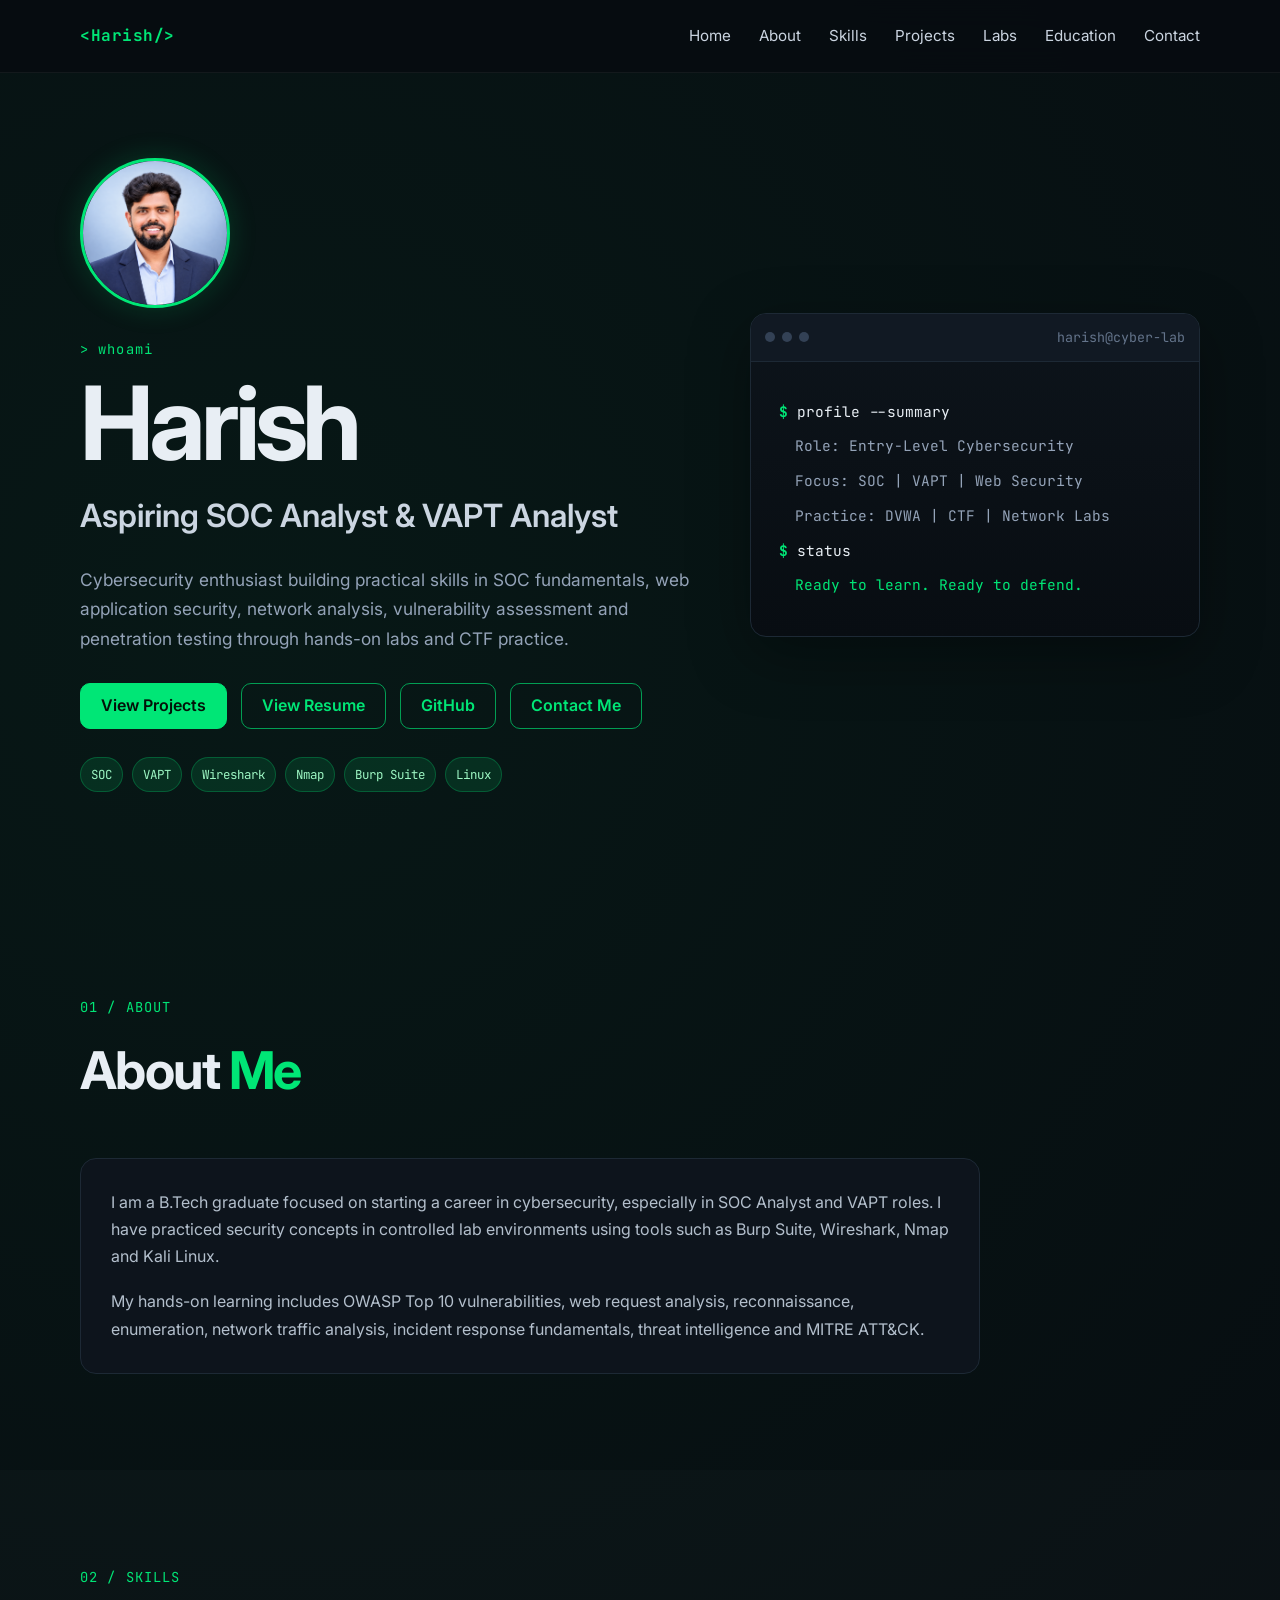
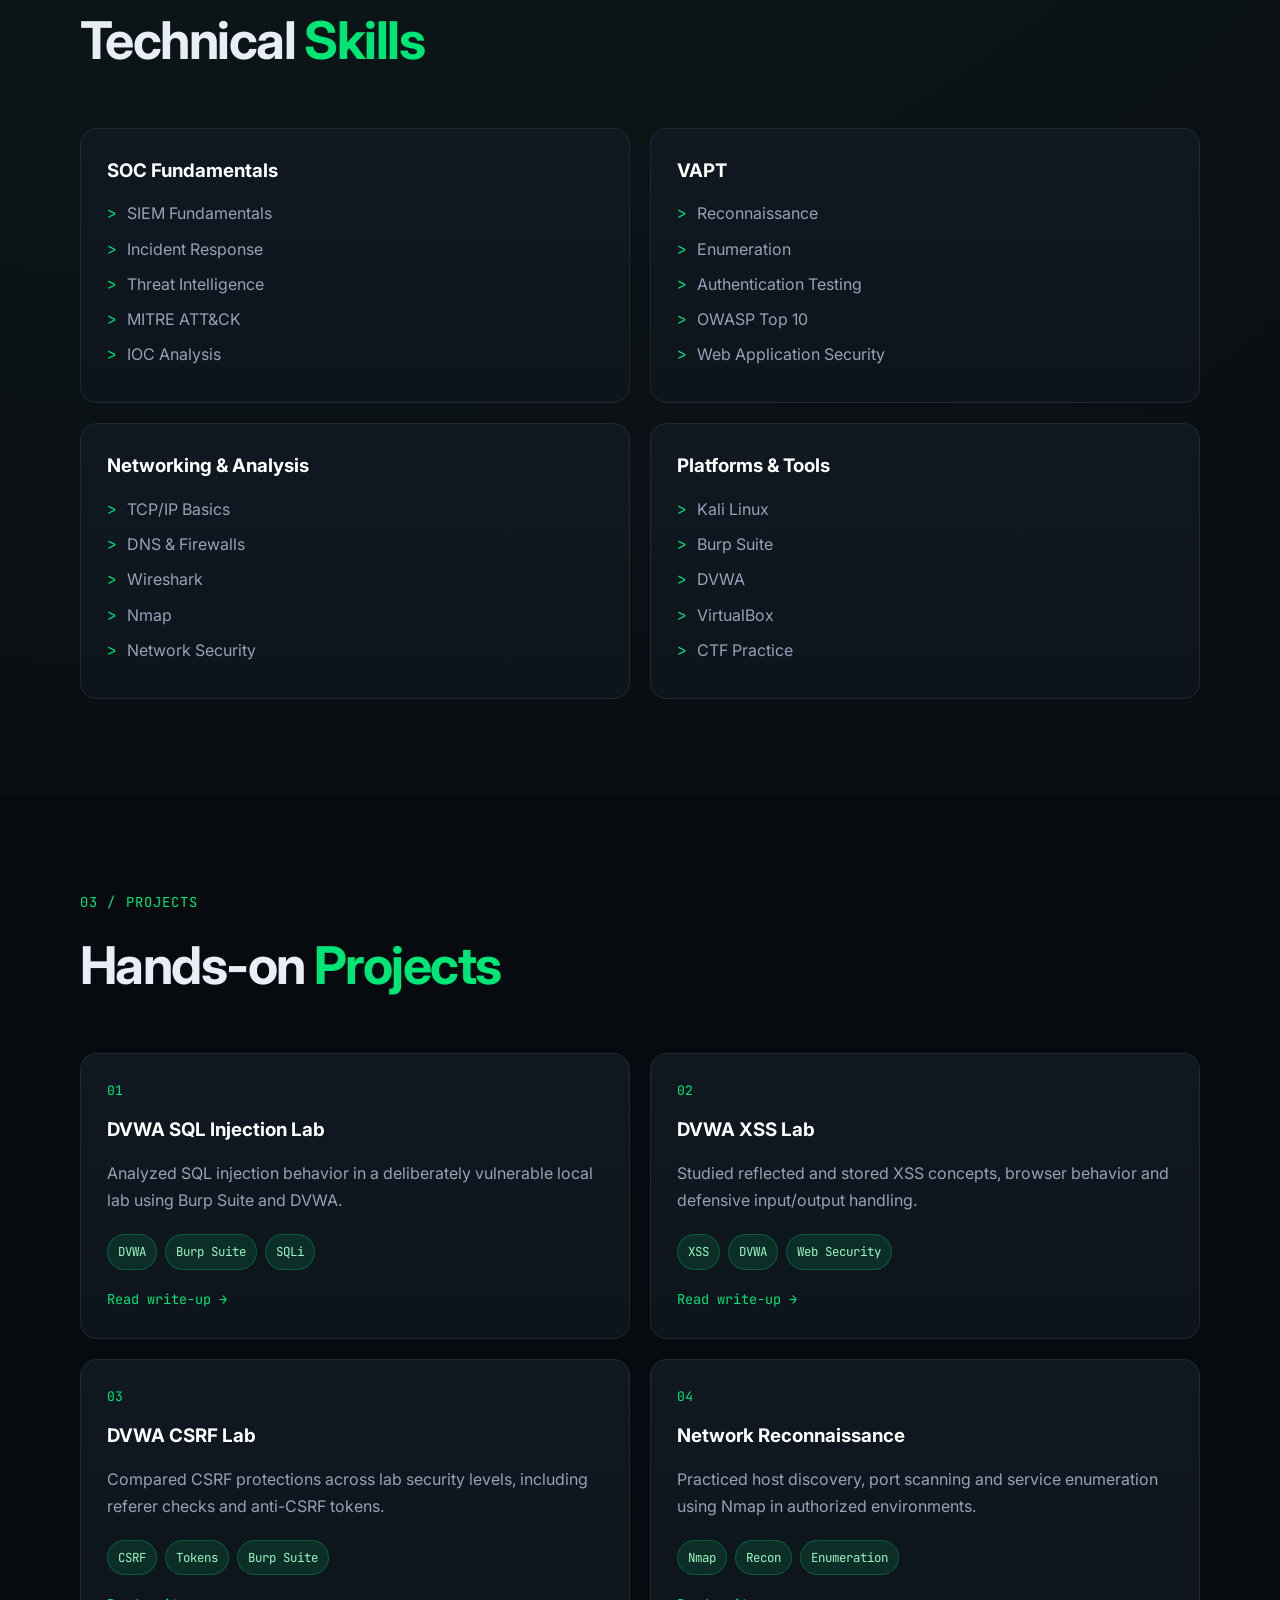
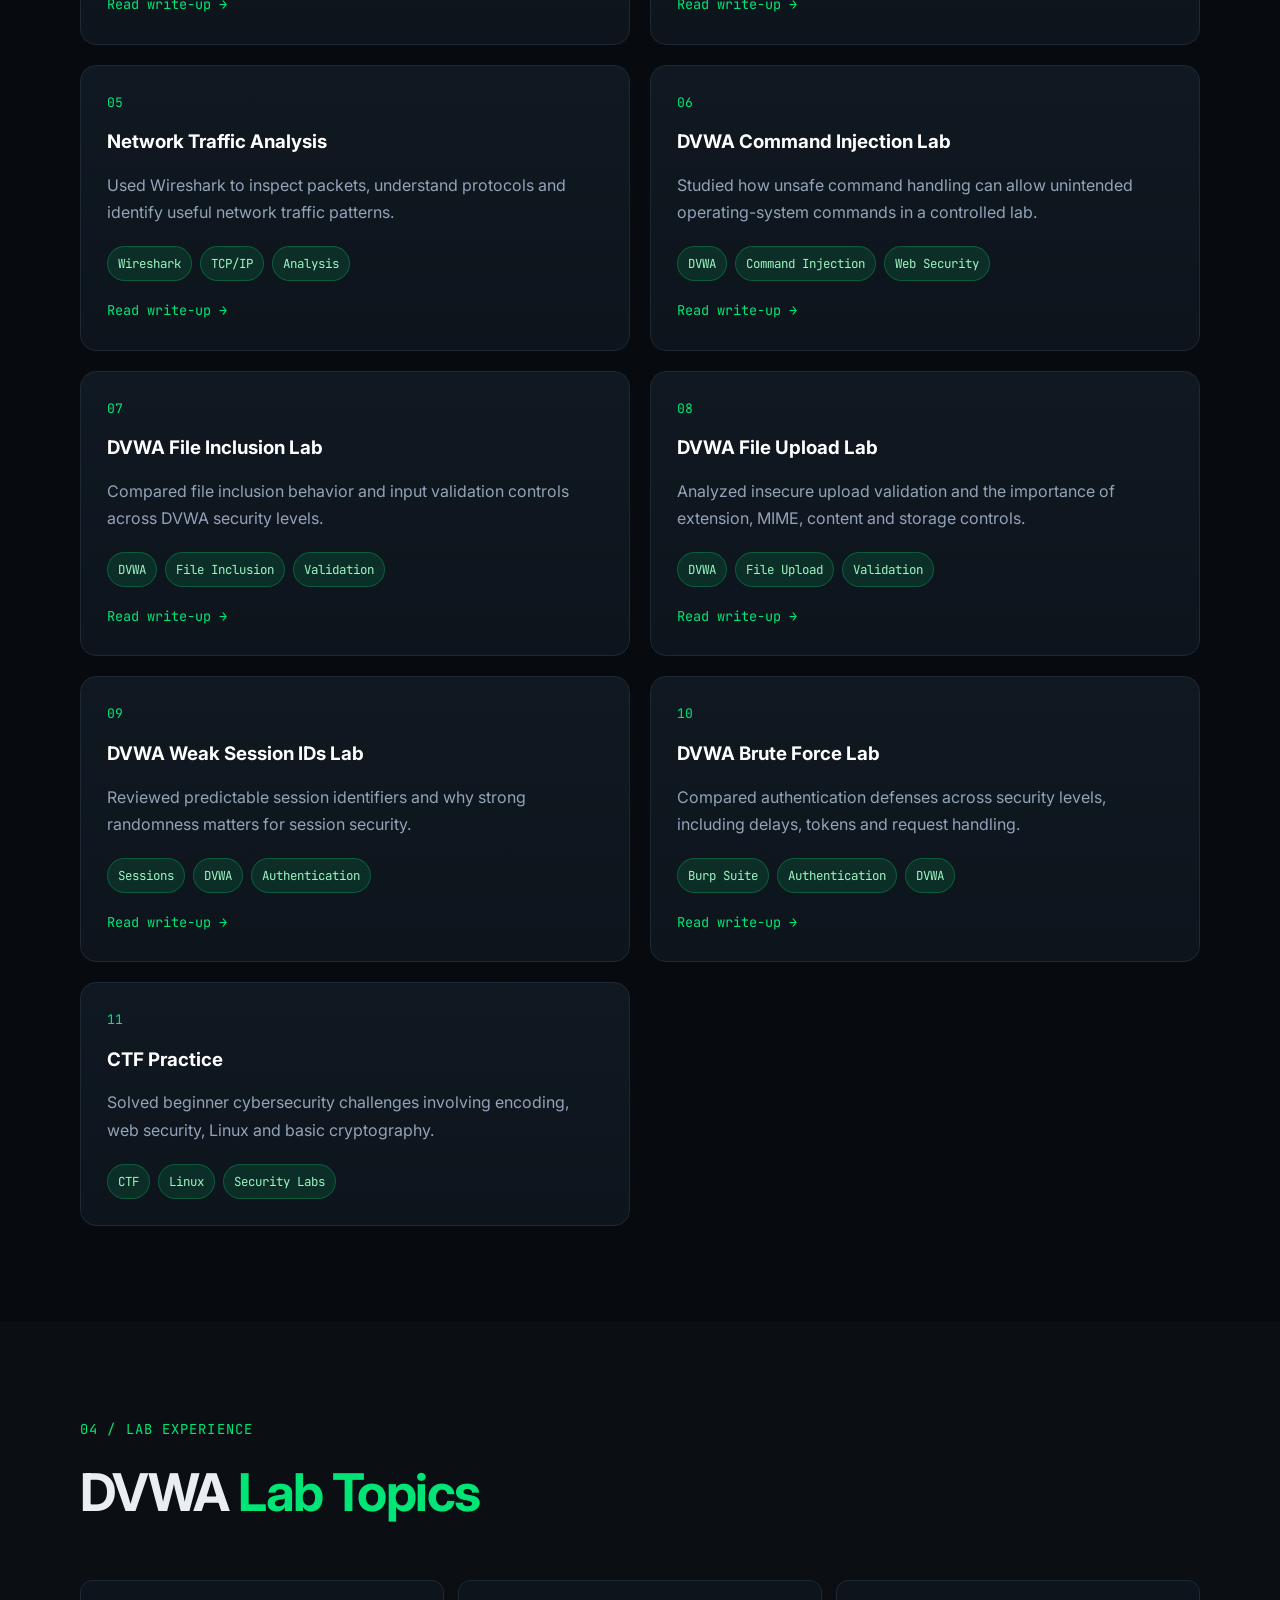
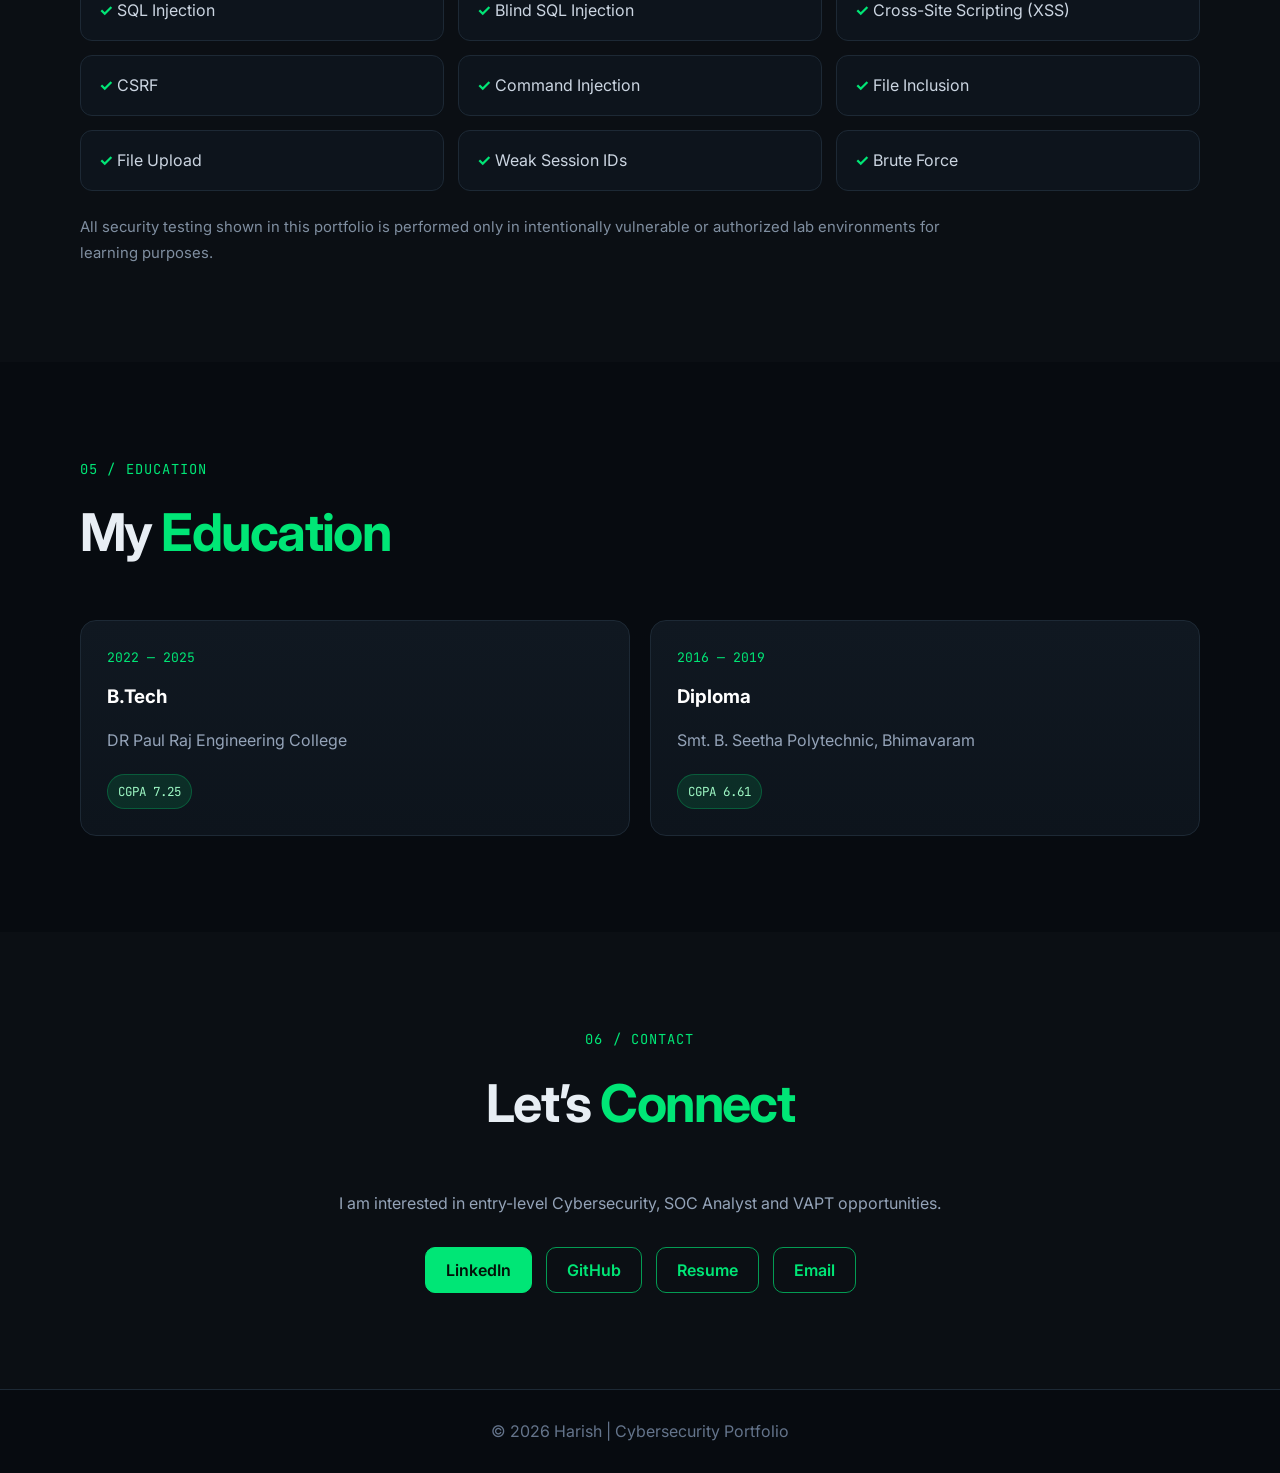
==== commit ad305563: "add more DVWA project writeups" ====
--- a/index.html
+++ b/index.html
@@ -148,8 +148,58 @@
             </article>
           </a>
 
+          <a href="dvwa-command-injection.html" class="project-link">
+            <article class="project-card">
+              <div class="project-number">06</div>
+              <h3>DVWA Command Injection Lab</h3>
+              <p>Studied how unsafe command handling can allow unintended operating-system commands in a controlled lab.</p>
+              <div class="chips"><span>DVWA</span><span>Command Injection</span><span>Web Security</span></div>
+              <span class="read-more">Read write-up →</span>
+            </article>
+          </a>
+
+          <a href="dvwa-file-inclusion.html" class="project-link">
+            <article class="project-card">
+              <div class="project-number">07</div>
+              <h3>DVWA File Inclusion Lab</h3>
+              <p>Compared file inclusion behavior and input validation controls across DVWA security levels.</p>
+              <div class="chips"><span>DVWA</span><span>File Inclusion</span><span>Validation</span></div>
+              <span class="read-more">Read write-up →</span>
+            </article>
+          </a>
+
+          <a href="dvwa-file-upload.html" class="project-link">
+            <article class="project-card">
+              <div class="project-number">08</div>
+              <h3>DVWA File Upload Lab</h3>
+              <p>Analyzed insecure upload validation and the importance of extension, MIME, content and storage controls.</p>
+              <div class="chips"><span>DVWA</span><span>File Upload</span><span>Validation</span></div>
+              <span class="read-more">Read write-up →</span>
+            </article>
+          </a>
+
+          <a href="dvwa-weak-session-ids.html" class="project-link">
+            <article class="project-card">
+              <div class="project-number">09</div>
+              <h3>DVWA Weak Session IDs Lab</h3>
+              <p>Reviewed predictable session identifiers and why strong randomness matters for session security.</p>
+              <div class="chips"><span>Sessions</span><span>DVWA</span><span>Authentication</span></div>
+              <span class="read-more">Read write-up →</span>
+            </article>
+          </a>
+
+          <a href="dvwa-brute-force.html" class="project-link">
+            <article class="project-card">
+              <div class="project-number">10</div>
+              <h3>DVWA Brute Force Lab</h3>
+              <p>Compared authentication defenses across security levels, including delays, tokens and request handling.</p>
+              <div class="chips"><span>Burp Suite</span><span>Authentication</span><span>DVWA</span></div>
+              <span class="read-more">Read write-up →</span>
+            </article>
+          </a>
+
           <article class="project-card">
-            <div class="project-number">06</div>
+            <div class="project-number">11</div>
             <h3>CTF Practice</h3>
             <p>Solved beginner cybersecurity challenges involving encoding, web security, Linux and basic cryptography.</p>
             <div class="chips"><span>CTF</span><span>Linux</span><span>Security Labs</span></div>
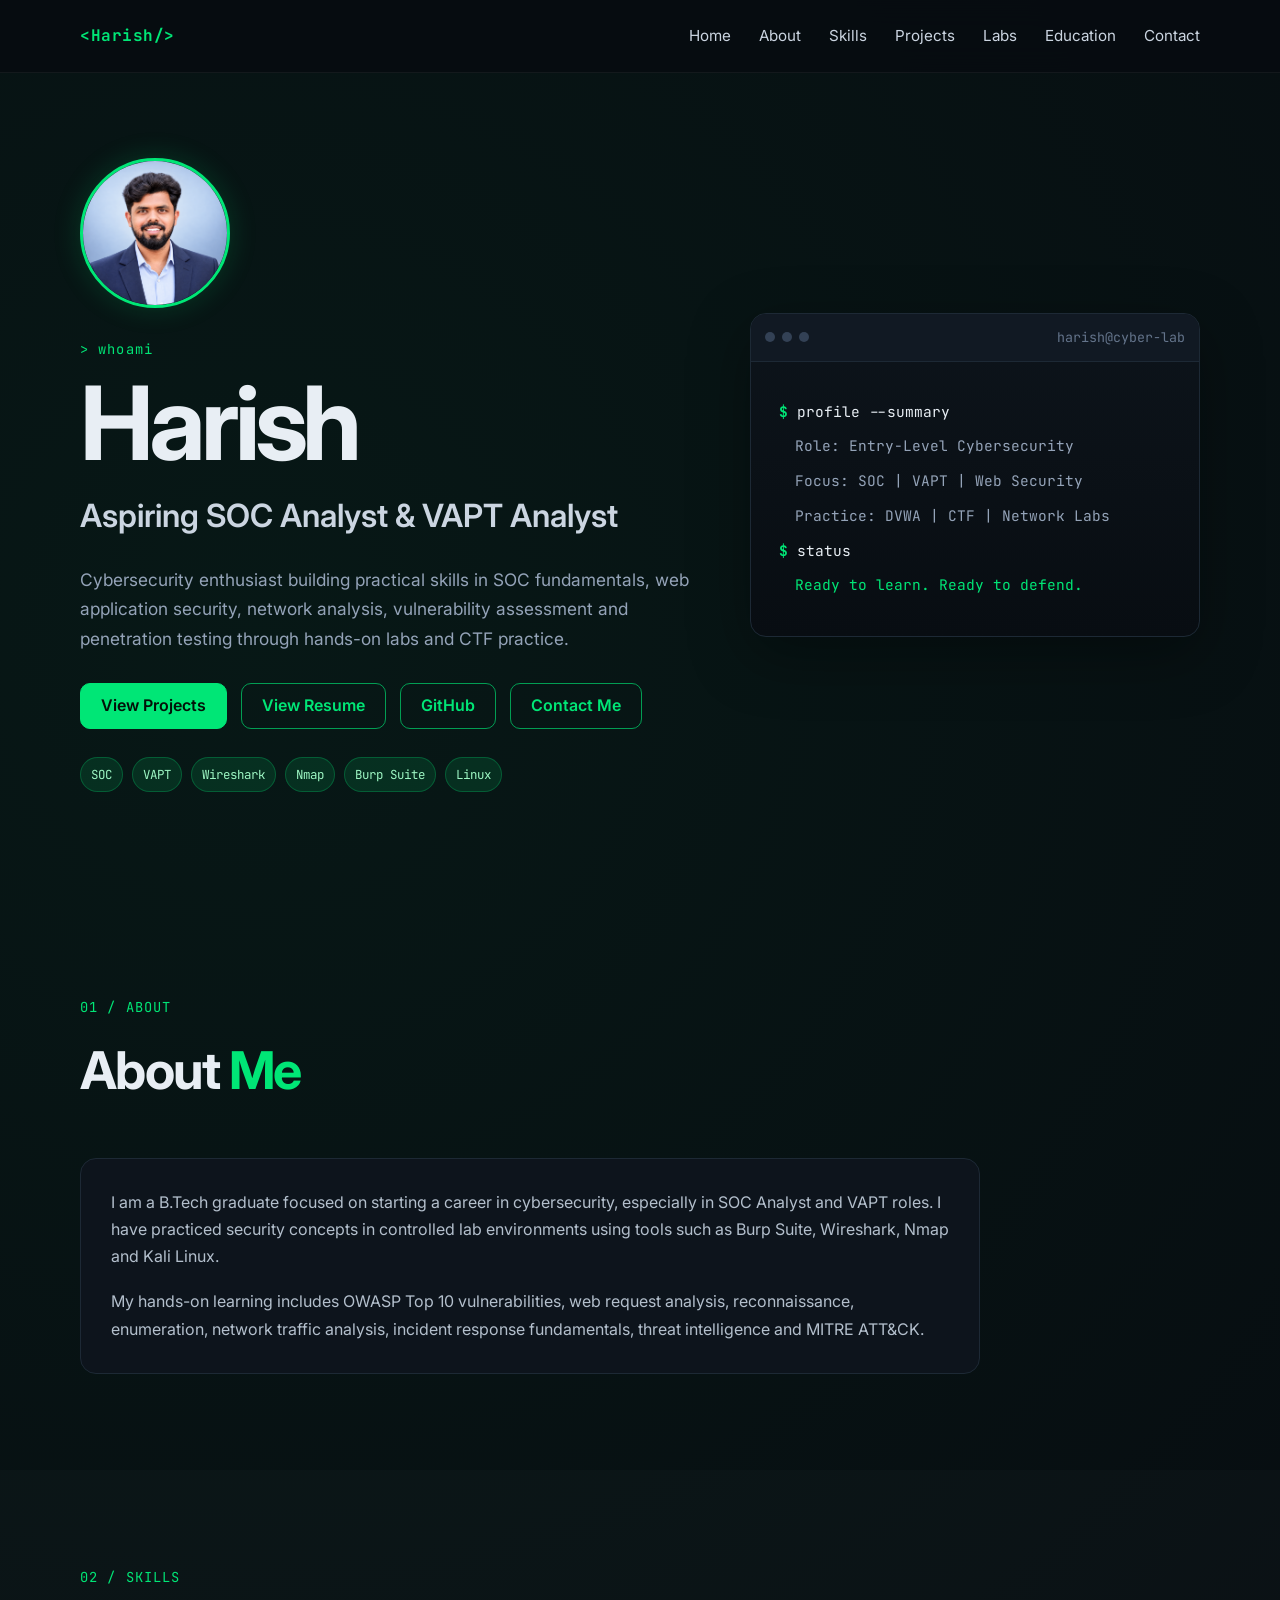
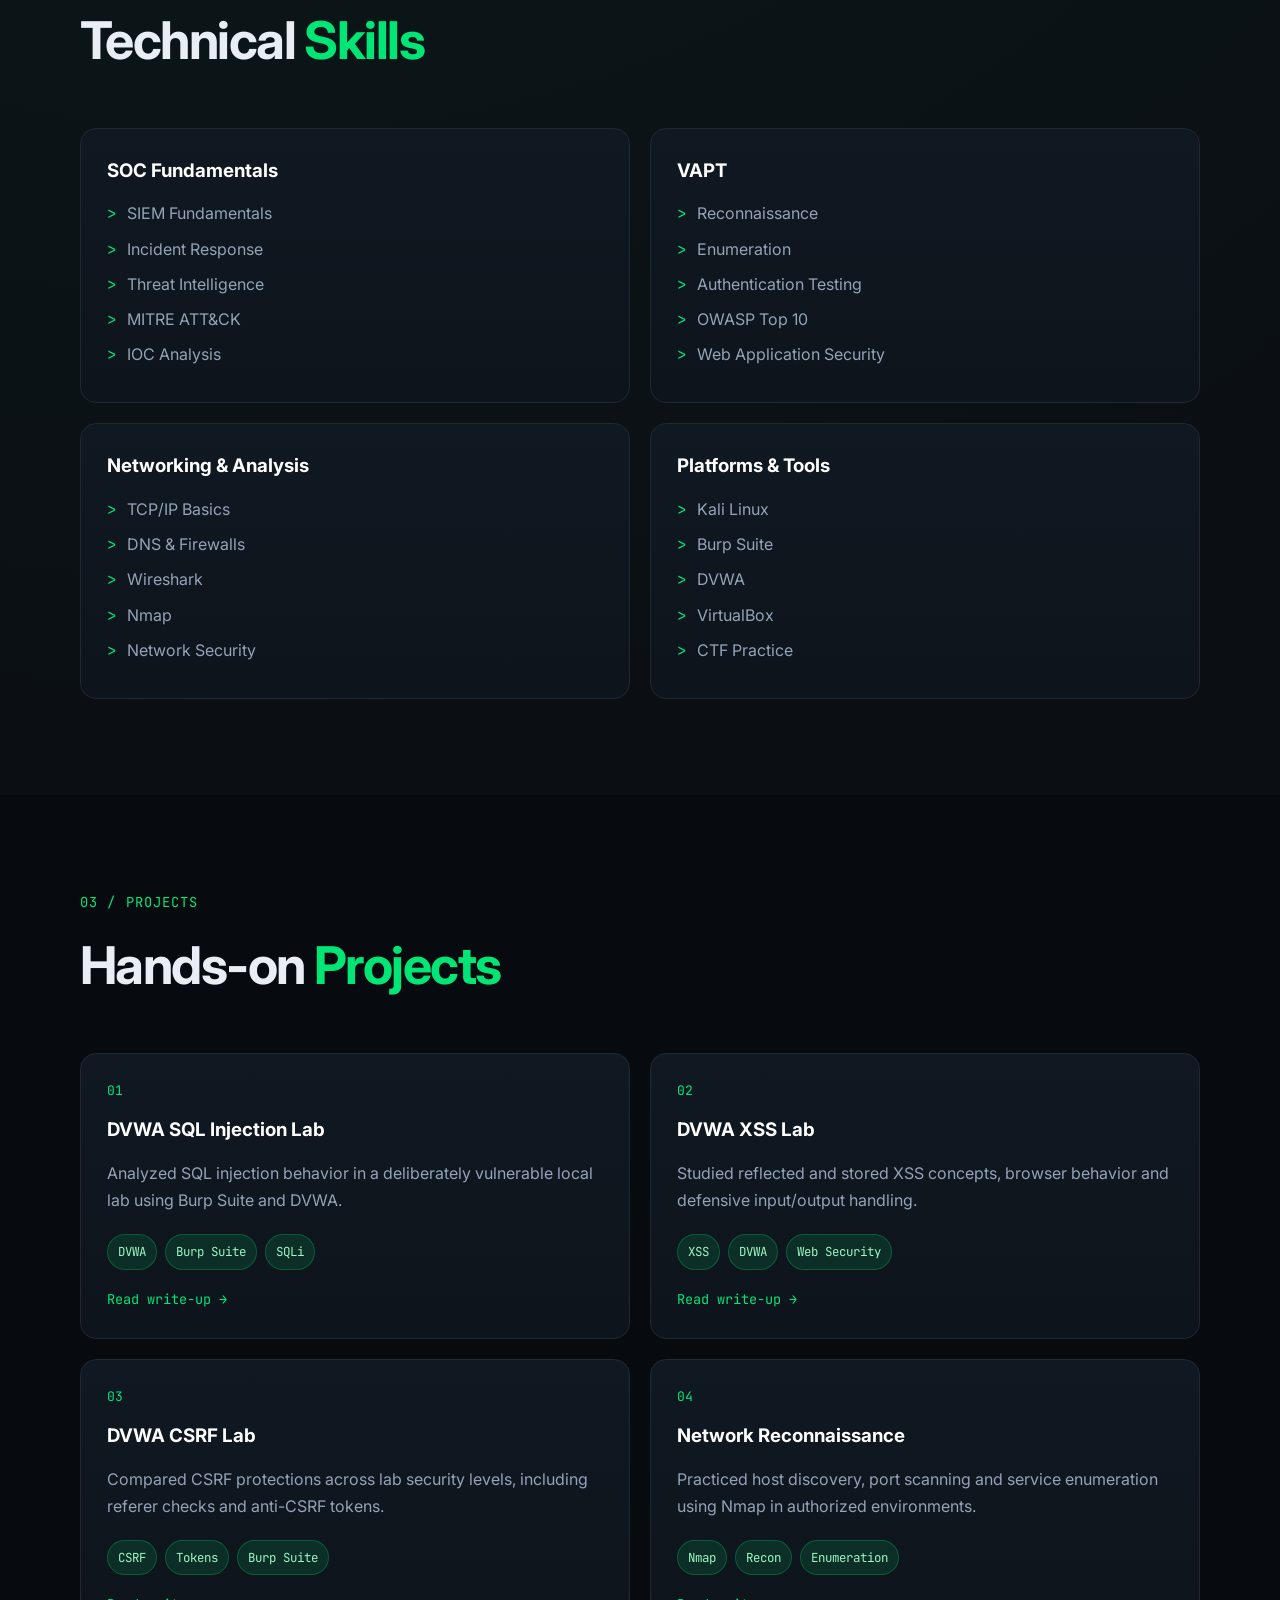
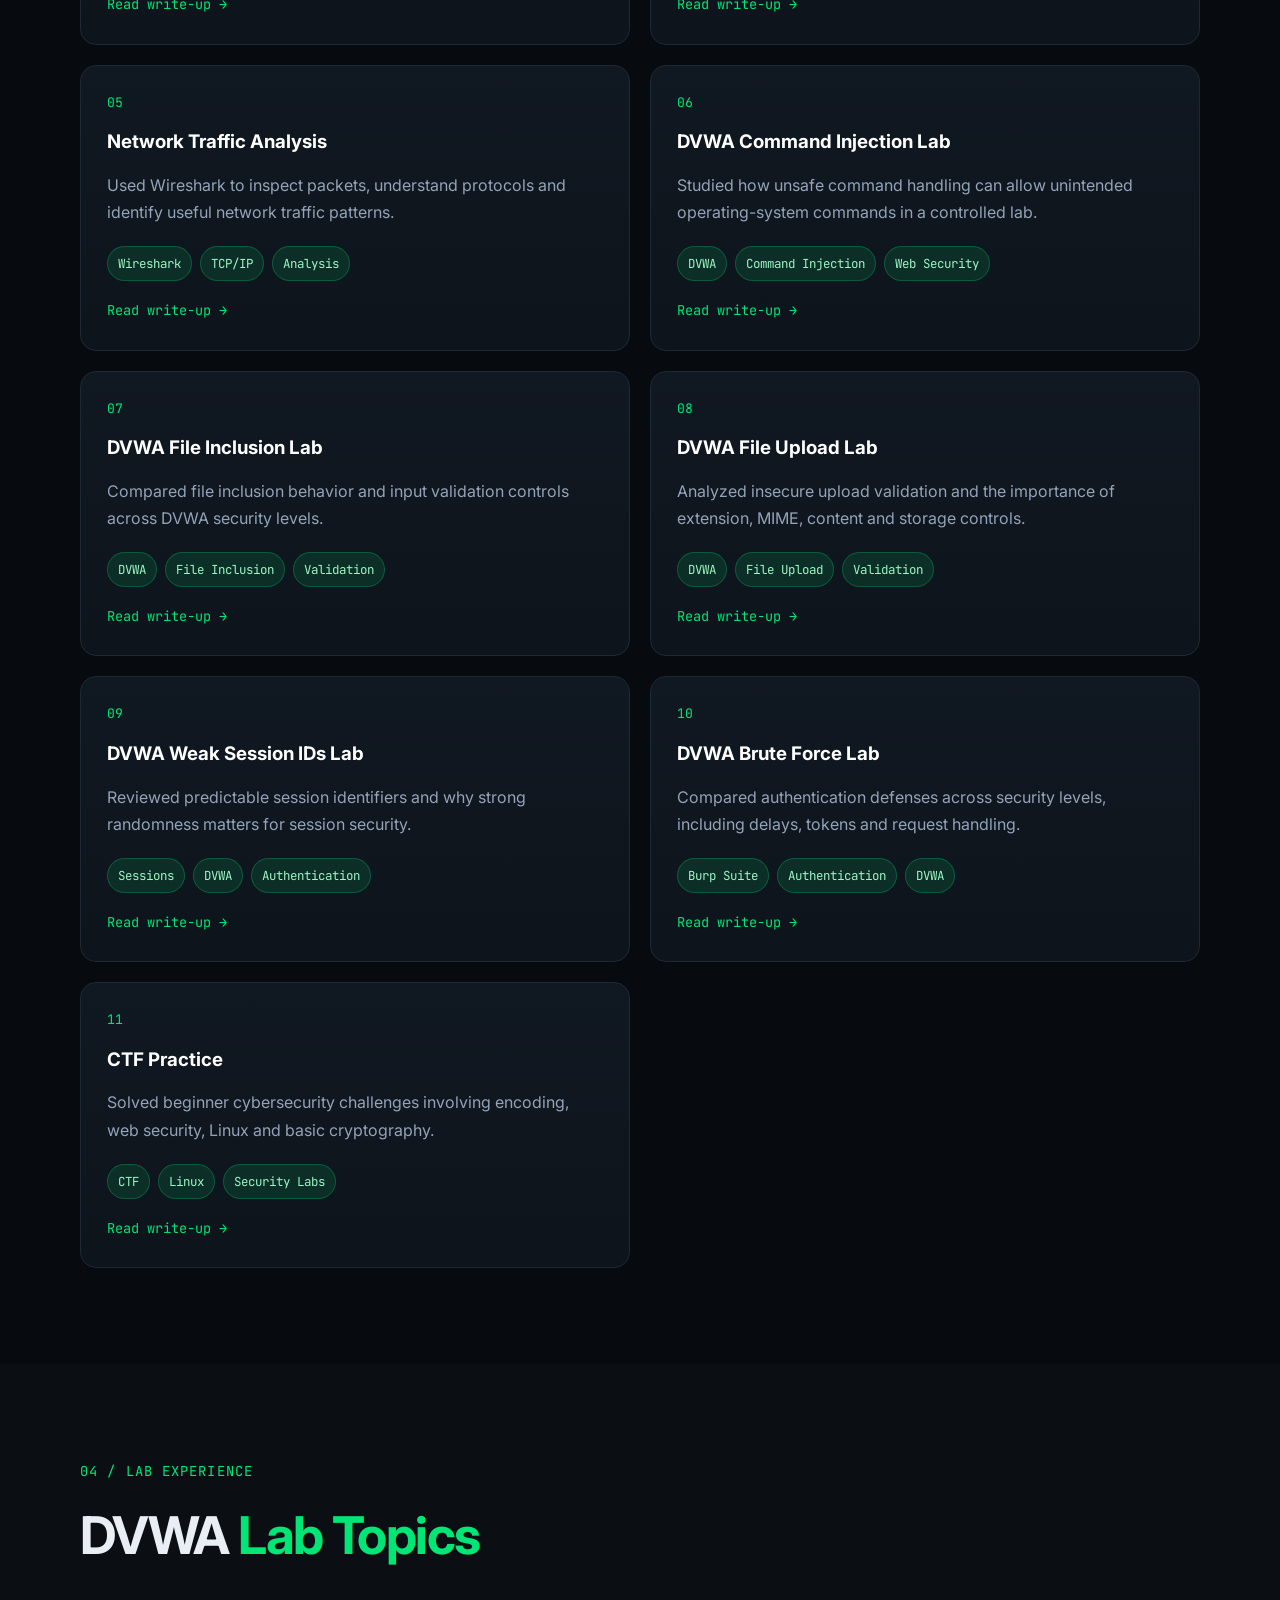
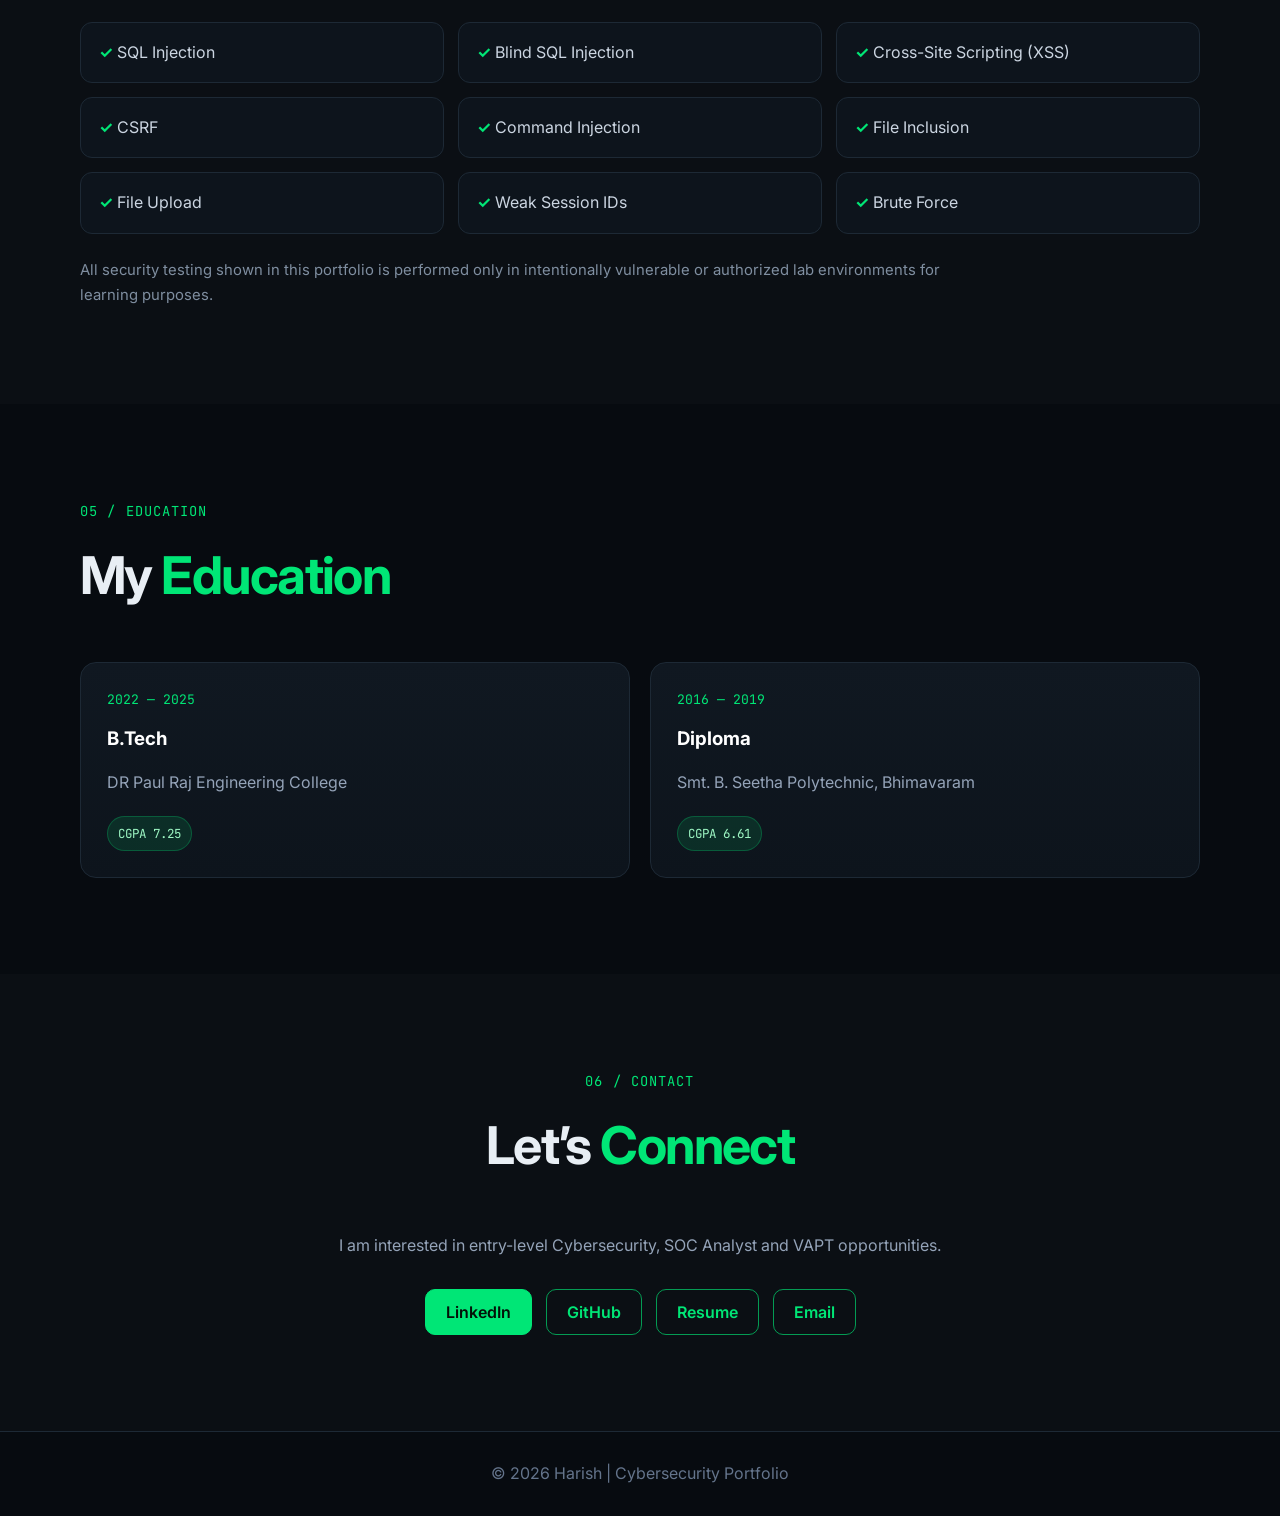
==== commit 285aa0a2: "add CTF practice writeup" ====
--- a/index.html
+++ b/index.html
@@ -198,12 +198,15 @@
             </article>
           </a>
 
-          <article class="project-card">
-            <div class="project-number">11</div>
-            <h3>CTF Practice</h3>
-            <p>Solved beginner cybersecurity challenges involving encoding, web security, Linux and basic cryptography.</p>
-            <div class="chips"><span>CTF</span><span>Linux</span><span>Security Labs</span></div>
-          </article>
+          <a href="ctf-practice.html" class="project-link">
+            <article class="project-card">
+              <div class="project-number">11</div>
+              <h3>CTF Practice</h3>
+              <p>Solved beginner cybersecurity challenges involving encoding, web security, Linux and basic cryptography.</p>
+              <div class="chips"><span>CTF</span><span>Linux</span><span>Security Labs</span></div>
+              <span class="read-more">Read write-up →</span>
+            </article>
+          </a>
         </div>
       </div>
     </section>
